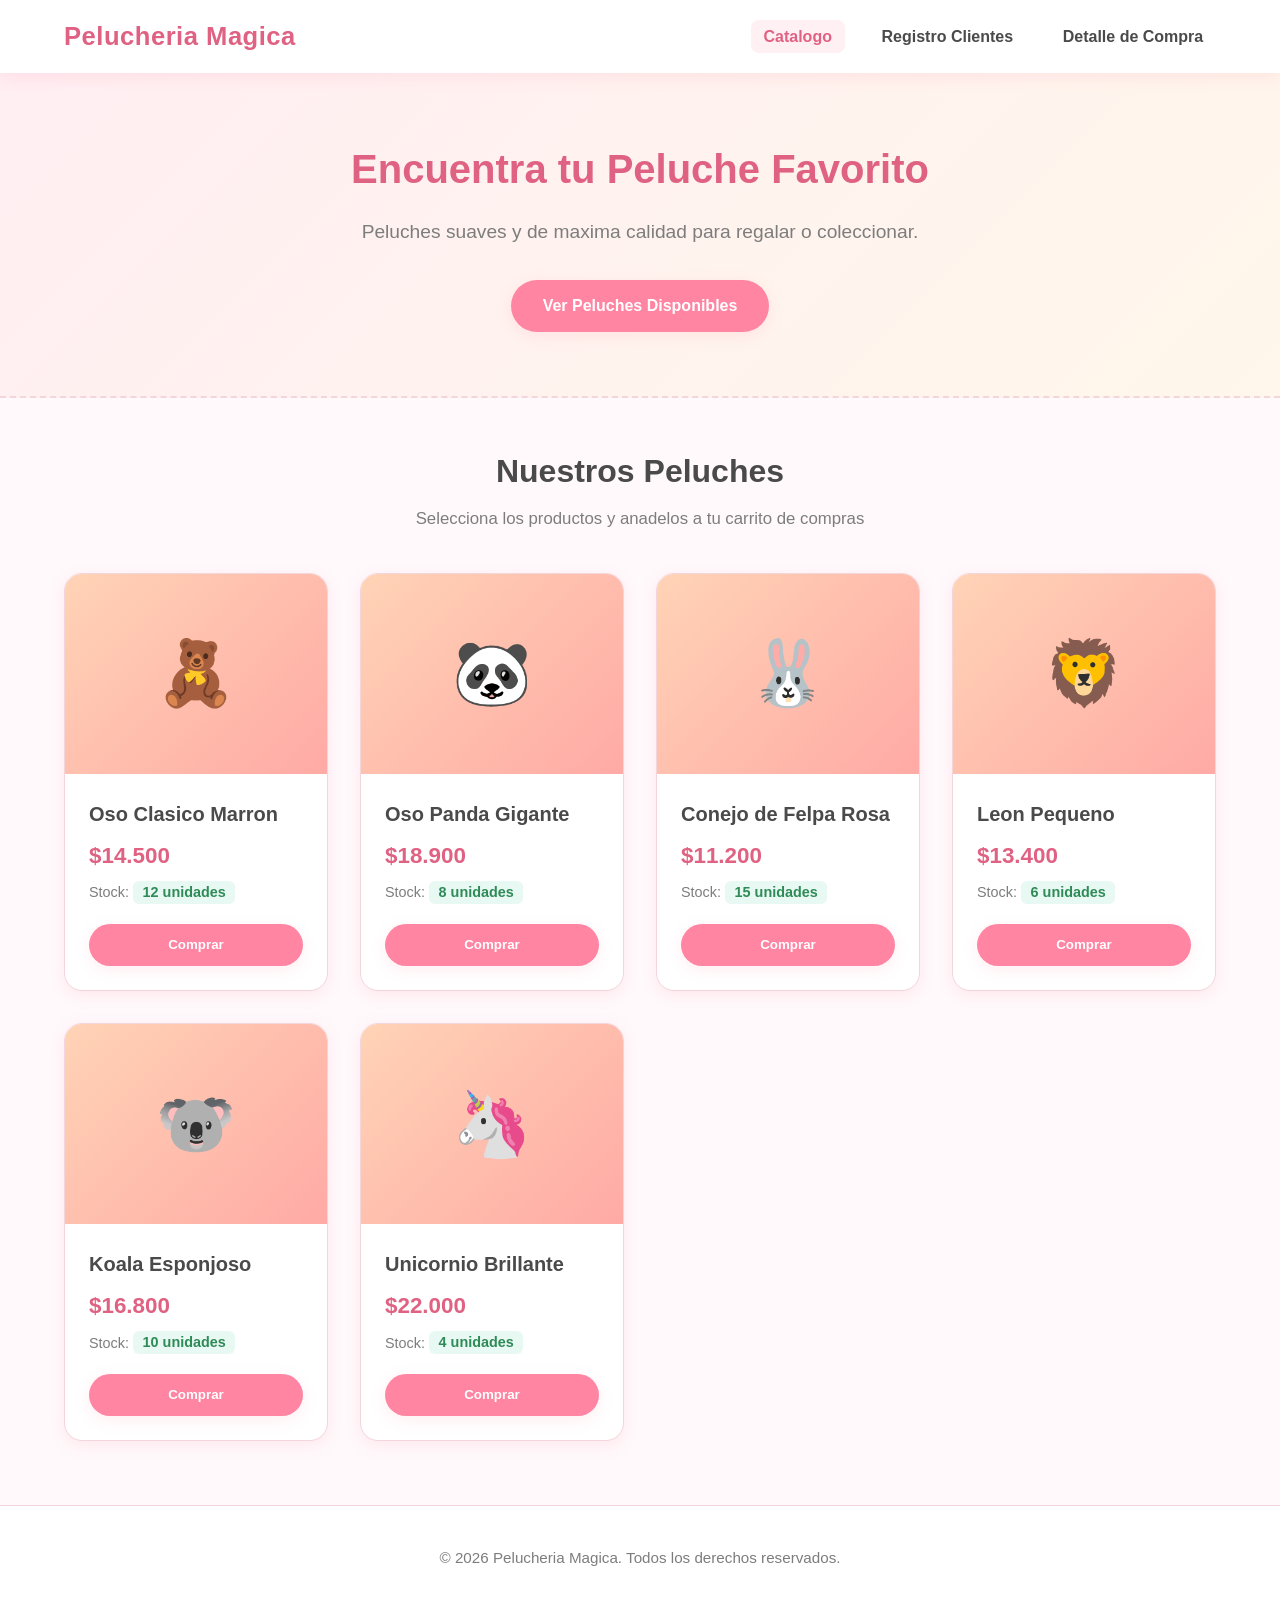
==== src/main/resources/static/html/index.html @ b5cff7d3 "Frontend simple" ====
<!DOCTYPE html>
<html lang="es">
<head>
    <meta charset="UTF-8">
    <meta name="viewport" content="width=device-width, initial-scale=1.0">
    <title>Tienda de Peluches - Inicio</title>
    <link rel="stylesheet" href="../css/styles.css">
</head>
<body>
    <header class="cabecera">
        <div class="contenedor-navegacion">
            <a href="index.html" class="logotipo">Pelucheria Magica</a>
            <nav>
                <ul class="menu-navegacion">
                    <li><a href="index.html" class="enlace-navegacion activo">Catalogo</a></li>
                    <li><a href="clientes.html" class="enlace-navegacion">Registro Clientes</a></li>
                    <li><a href="compras.html" class="enlace-navegacion">Detalle de Compra</a></li>
                </ul>
            </nav>
        </div>
    </header>

    <section class="seccion-hero">
        <div class="contenedor-hero">
            <h1 class="titulo-hero">Encuentra tu Peluche Favorito</h1>
            <p class="subtitulo-hero">Peluches suaves y de maxima calidad para regalar o coleccionar.</p>
            <a href="#catalogo" class="boton-accion">Ver Peluches Disponibles</a>
        </div>
    </section>

    <main class="contenedor-principal" id="catalogo">
        <div class="encabezado-seccion">
            <h2 class="titulo-seccion">Nuestros Peluches</h2>
            <p class="descripcion-seccion">Selecciona los productos y anadelos a tu carrito de compras</p>
        </div>

        <div class="rejilla-productos">
            <article class="tarjeta-producto">
                <div class="caja-imagen-producto">🧸</div>
                <div class="cuerpo-tarjeta">
                    <h3 class="nombre-producto">Oso Clasico Marron</h3>
                    <p class="precio-producto">$14.500</p>
                    <p class="disponibilidad-producto">Stock: <span class="etiqueta-stock">12 unidades</span></p>
                    <button class="boton-accion" type="button">Comprar</button>
                </div>
            </article>

            <article class="tarjeta-producto">
                <div class="caja-imagen-producto">🐼</div>
                <div class="cuerpo-tarjeta">
                    <h3 class="nombre-producto">Oso Panda Gigante</h3>
                    <p class="precio-producto">$18.900</p>
                    <p class="disponibilidad-producto">Stock: <span class="etiqueta-stock">8 unidades</span></p>
                    <button class="boton-accion" type="button">Comprar</button>
                </div>
            </article>

            <article class="tarjeta-producto">
                <div class="caja-imagen-producto">🐰</div>
                <div class="cuerpo-tarjeta">
                    <h3 class="nombre-producto">Conejo de Felpa Rosa</h3>
                    <p class="precio-producto">$11.200</p>
                    <p class="disponibilidad-producto">Stock: <span class="etiqueta-stock">15 unidades</span></p>
                    <button class="boton-accion" type="button">Comprar</button>
                </div>
            </article>

            <article class="tarjeta-producto">
                <div class="caja-imagen-producto">🦁</div>
                <div class="cuerpo-tarjeta">
                    <h3 class="nombre-producto">Leon Pequeno</h3>
                    <p class="precio-producto">$13.400</p>
                    <p class="disponibilidad-producto">Stock: <span class="etiqueta-stock">6 unidades</span></p>
                    <button class="boton-accion" type="button">Comprar</button>
                </div>
            </article>

            <article class="tarjeta-producto">
                <div class="caja-imagen-producto">🐨</div>
                <div class="cuerpo-tarjeta">
                    <h3 class="nombre-producto">Koala Esponjoso</h3>
                    <p class="precio-producto">$16.800</p>
                    <p class="disponibilidad-producto">Stock: <span class="etiqueta-stock">10 unidades</span></p>
                    <button class="boton-accion" type="button">Comprar</button>
                </div>
            </article>

            <article class="tarjeta-producto">
                <div class="caja-imagen-producto">🦄</div>
                <div class="cuerpo-tarjeta">
                    <h3 class="nombre-producto">Unicornio Brillante</h3>
                    <p class="precio-producto">$22.000</p>
                    <p class="disponibilidad-producto">Stock: <span class="etiqueta-stock">4 unidades</span></p>
                    <button class="boton-accion" type="button">Comprar</button>
                </div>
            </article>
        </div>
    </main>

    <footer class="pie-pagina">
        <div class="contenedor-pie">
            <p class="texto-pie">&copy; 2026 Pelucheria Magica. Todos los derechos reservados.</p>
        </div>
    </footer>
</body>
</html>
---- src/main/resources/static/css/styles.css ----
/* ========================================== */
/* Variables y Estilos Generales             */
/* ========================================== */
:root {
    --color-primario: #ff85a2;
    --color-primario-oscuro: #e06282;
    --color-secundario: #ffd3b6;
    --color-fondo: #fff9fb;
    --color-fondo-tarjeta: #ffffff;
    --color-texto: #4a4a4a;
    --color-texto-suave: #7d7d7d;
    --color-borde: #f3d5dc;
    --color-acento: #a8e6cf;
    --sombra-suave: 0 4px 15px rgba(255, 133, 162, 0.15);
    --sombra-elevada: 0 8px 25px rgba(255, 133, 162, 0.25);
    --borde-redondeado: 18px;
    --transicion: all 0.3s ease;
}

* {
    margin: 0;
    padding: 0;
    box-sizing: border-box;
    font-family: 'Segoe UI', Tahoma, Geneva, Verdana, sans-serif;
}

body {
    background-color: var(--color-fondo);
    color: var(--color-texto);
    line-height: 1.6;
}

a {
    text-decoration: none;
    color: inherit;
}

/* ========================================== */
/* Encabezado y Navegacion                    */
/* ========================================== */
.cabecera {
    background-color: #ffffff;
    box-shadow: var(--sombra-suave);
    position: sticky;
    top: 0;
    z-index: 100;
}

.contenedor-navegacion {
    max-width: 1200px;
    margin: 0 auto;
    padding: 1rem 1.5rem;
    display: flex;
    justify-content: space-between;
    align-items: center;
}

.logotipo {
    font-size: 1.6rem;
    font-weight: 800;
    color: var(--color-primario-oscuro);
    letter-spacing: 0.5px;
}

.menu-navegacion {
    display: flex;
    list-style: none;
    gap: 1.5rem;
}

.enlace-navegacion {
    font-weight: 600;
    color: var(--color-texto);
    padding: 0.5rem 0.8rem;
    border-radius: 8px;
    transition: var(--transicion);
}

.enlace-navegacion:hover,
.enlace-navegacion.activo {
    color: var(--color-primario-oscuro);
    background-color: #fff0f3;
}

/* ========================================== */
/* Hero y Presentacion                        */
/* ========================================== */
.seccion-hero {
    background: linear-gradient(135deg, #ffeef2 0%, #fff7eb 100%);
    padding: 4rem 1.5rem;
    text-align: center;
    border-bottom: 2px dashed var(--color-borde);
}

.contenedor-hero {
    max-width: 800px;
    margin: 0 auto;
}

.titulo-hero {
    font-size: 2.5rem;
    color: var(--color-primario-oscuro);
    margin-bottom: 1rem;
}

.subtitulo-hero {
    font-size: 1.2rem;
    color: var(--color-texto-suave);
    margin-bottom: 2rem;
}

.boton-accion {
    display: inline-block;
    background-color: var(--color-primario);
    color: #ffffff;
    padding: 0.85rem 2rem;
    border-radius: 30px;
    font-weight: 700;
    box-shadow: var(--sombra-suave);
    transition: var(--transicion);
    border: none;
    cursor: pointer;
}

.boton-accion:hover {
    background-color: var(--color-primario-oscuro);
    transform: translateY(-2px);
    box-shadow: var(--sombra-elevada);
}

/* ========================================== */
/* Seccion Principal de Contenido             */
/* ========================================== */
.contenedor-principal {
    max-width: 1200px;
    margin: 3rem auto;
    padding: 0 1.5rem;
}

.encabezado-seccion {
    text-align: center;
    margin-bottom: 2.5rem;
}

.titulo-seccion {
    font-size: 2rem;
    color: var(--color-texto);
    margin-bottom: 0.5rem;
}

.descripcion-seccion {
    color: var(--color-texto-suave);
    font-size: 1.05rem;
}

/* ========================================== */
/* Cuadricula de Productos                    */
/* ========================================== */
.rejilla-productos {
    display: grid;
    grid-template-columns: repeat(auto-fill, minmax(260px, 1fr));
    gap: 2rem;
}

.tarjeta-producto {
    background-color: var(--color-fondo-tarjeta);
    border-radius: var(--borde-redondeado);
    box-shadow: var(--sombra-suave);
    overflow: hidden;
    display: flex;
    flex-direction: column;
    transition: var(--transicion);
    border: 1px solid var(--color-borde);
}

.tarjeta-producto:hover {
    transform: translateY(-6px);
    box-shadow: var(--sombra-elevada);
}

.caja-imagen-producto {
    height: 200px;
    background: linear-gradient(135deg, #ffd3b6 0%, #ffaaa5 100%);
    display: flex;
    align-items: center;
    justify-content: center;
    font-size: 4rem;
}

.cuerpo-tarjeta {
    padding: 1.5rem;
    display: flex;
    flex-direction: column;
    flex-grow: 1;
}

.nombre-producto {
    font-size: 1.25rem;
    color: var(--color-texto);
    margin-bottom: 0.5rem;
}

.precio-producto {
    font-size: 1.4rem;
    font-weight: 700;
    color: var(--color-primario-oscuro);
    margin-bottom: 0.5rem;
}

.disponibilidad-producto {
    font-size: 0.9rem;
    color: var(--color-texto-suave);
    margin-bottom: 1.2rem;
}

.etiqueta-stock {
    background-color: #e8f8f2;
    color: #2e8b57;
    padding: 0.2rem 0.6rem;
    border-radius: 6px;
    font-weight: 600;
}

.cuerpo-tarjeta .boton-accion {
    margin-top: auto;
    text-align: center;
}

/* ========================================== */
/* Pie de Pagina                              */
/* ========================================== */
.pie-pagina {
    background-color: #ffffff;
    border-top: 1px solid var(--color-borde);
    padding: 2.5rem 1.5rem;
    text-align: center;
    margin-top: 4rem;
}

.contenedor-pie {
    max-width: 1200px;
    margin: 0 auto;
    display: flex;
    flex-direction: column;
    gap: 1rem;
    align-items: center;
}

.texto-pie {
    color: var(--color-texto-suave);
    font-size: 0.95rem;
}

/* ========================================== */
/* Diseno Adaptativo                          */
/* ========================================== */
@media (max-width: 768px) {
    .contenedor-navegacion {
        flex-direction: column;
        gap: 1rem;
    }

    .menu-navegacion {
        flex-wrap: wrap;
        justify-content: center;
    }

    .titulo-hero {
        font-size: 2rem;
    }
}
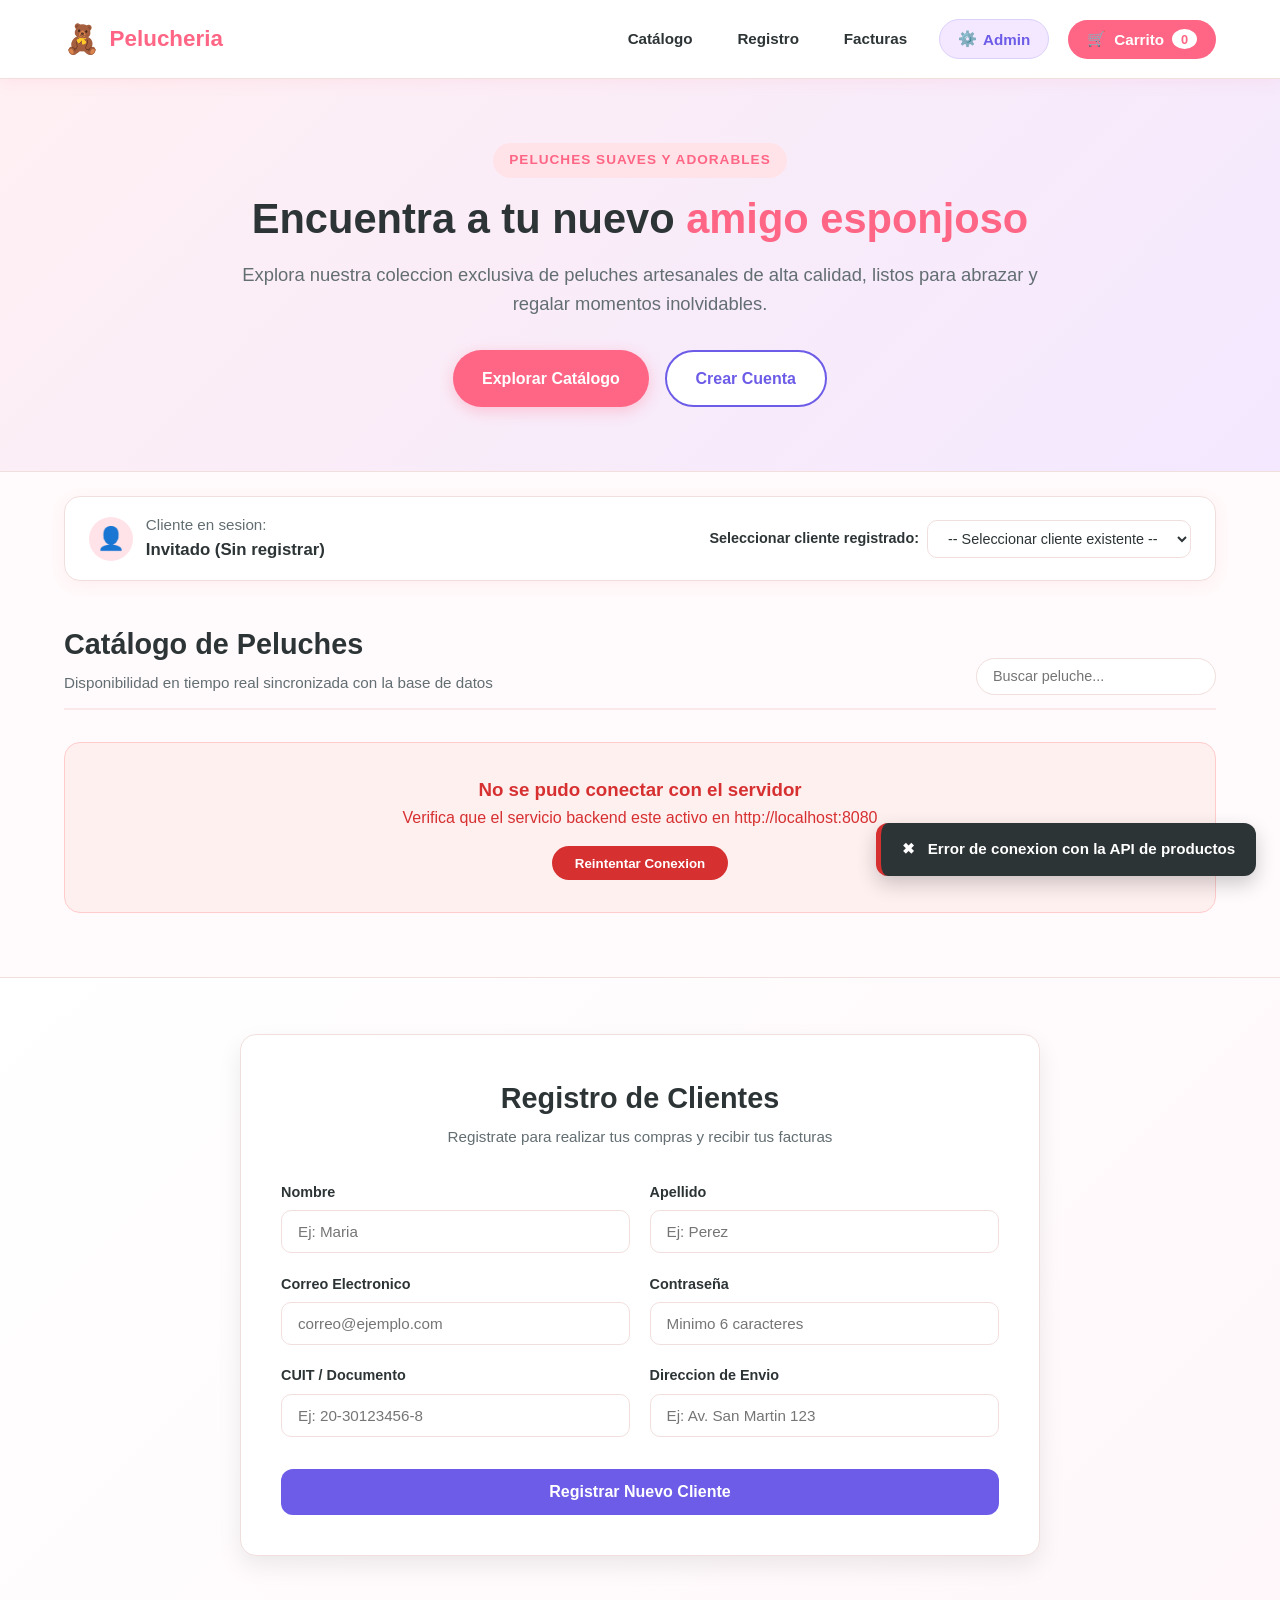
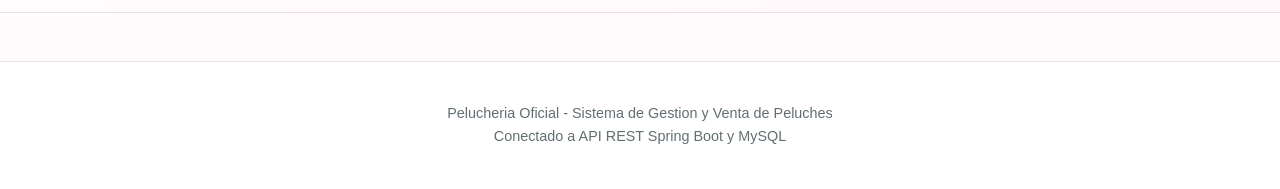
==== commit 27b55060: "Frontend casi pro" ====
--- a/src/main/resources/static/html/index.html
+++ b/src/main/resources/static/html/index.html
@@ -1,106 +1,261 @@
 <!DOCTYPE html>
 <html lang="es">
 <head>
-    <meta charset="UTF-8">
-    <meta name="viewport" content="width=device-width, initial-scale=1.0">
-    <title>Tienda de Peluches - Inicio</title>
-    <link rel="stylesheet" href="../css/styles.css">
+  <meta charset="UTF-8">
+  <meta name="viewport" content="width=device-width, initial-scale=1.0">
+  <title>Tienda de Peluches - Pelucheria Oficial</title>
+  <link rel="stylesheet" href="../css/styles.css">
+  <script src="../js/script.js" defer></script>
 </head>
 <body>
-    <header class="cabecera">
-        <div class="contenedor-navegacion">
-            <a href="index.html" class="logotipo">Pelucheria Magica</a>
-            <nav>
-                <ul class="menu-navegacion">
-                    <li><a href="index.html" class="enlace-navegacion activo">Catalogo</a></li>
-                    <li><a href="clientes.html" class="enlace-navegacion">Registro Clientes</a></li>
-                    <li><a href="compras.html" class="enlace-navegacion">Detalle de Compra</a></li>
-                </ul>
-            </nav>
-        </div>
-    </header>
-
-    <section class="seccion-hero">
-        <div class="contenedor-hero">
-            <h1 class="titulo-hero">Encuentra tu Peluche Favorito</h1>
-            <p class="subtitulo-hero">Peluches suaves y de maxima calidad para regalar o coleccionar.</p>
-            <a href="#catalogo" class="boton-accion">Ver Peluches Disponibles</a>
-        </div>
-    </section>
-
-    <main class="contenedor-principal" id="catalogo">
-        <div class="encabezado-seccion">
-            <h2 class="titulo-seccion">Nuestros Peluches</h2>
-            <p class="descripcion-seccion">Selecciona los productos y anadelos a tu carrito de compras</p>
-        </div>
-
-        <div class="rejilla-productos">
-            <article class="tarjeta-producto">
-                <div class="caja-imagen-producto">🧸</div>
-                <div class="cuerpo-tarjeta">
-                    <h3 class="nombre-producto">Oso Clasico Marron</h3>
-                    <p class="precio-producto">$14.500</p>
-                    <p class="disponibilidad-producto">Stock: <span class="etiqueta-stock">12 unidades</span></p>
-                    <button class="boton-accion" type="button">Comprar</button>
-                </div>
-            </article>
-
-            <article class="tarjeta-producto">
-                <div class="caja-imagen-producto">🐼</div>
-                <div class="cuerpo-tarjeta">
-                    <h3 class="nombre-producto">Oso Panda Gigante</h3>
-                    <p class="precio-producto">$18.900</p>
-                    <p class="disponibilidad-producto">Stock: <span class="etiqueta-stock">8 unidades</span></p>
-                    <button class="boton-accion" type="button">Comprar</button>
-                </div>
-            </article>
-
-            <article class="tarjeta-producto">
-                <div class="caja-imagen-producto">🐰</div>
-                <div class="cuerpo-tarjeta">
-                    <h3 class="nombre-producto">Conejo de Felpa Rosa</h3>
-                    <p class="precio-producto">$11.200</p>
-                    <p class="disponibilidad-producto">Stock: <span class="etiqueta-stock">15 unidades</span></p>
-                    <button class="boton-accion" type="button">Comprar</button>
-                </div>
-            </article>
-
-            <article class="tarjeta-producto">
-                <div class="caja-imagen-producto">🦁</div>
-                <div class="cuerpo-tarjeta">
-                    <h3 class="nombre-producto">Leon Pequeno</h3>
-                    <p class="precio-producto">$13.400</p>
-                    <p class="disponibilidad-producto">Stock: <span class="etiqueta-stock">6 unidades</span></p>
-                    <button class="boton-accion" type="button">Comprar</button>
-                </div>
-            </article>
-
-            <article class="tarjeta-producto">
-                <div class="caja-imagen-producto">🐨</div>
-                <div class="cuerpo-tarjeta">
-                    <h3 class="nombre-producto">Koala Esponjoso</h3>
-                    <p class="precio-producto">$16.800</p>
-                    <p class="disponibilidad-producto">Stock: <span class="etiqueta-stock">10 unidades</span></p>
-                    <button class="boton-accion" type="button">Comprar</button>
-                </div>
-            </article>
-
-            <article class="tarjeta-producto">
-                <div class="caja-imagen-producto">🦄</div>
-                <div class="cuerpo-tarjeta">
-                    <h3 class="nombre-producto">Unicornio Brillante</h3>
-                    <p class="precio-producto">$22.000</p>
-                    <p class="disponibilidad-producto">Stock: <span class="etiqueta-stock">4 unidades</span></p>
-                    <button class="boton-accion" type="button">Comprar</button>
-                </div>
-            </article>
-        </div>
-    </main>
-
-    <footer class="pie-pagina">
-        <div class="contenedor-pie">
-            <p class="texto-pie">&copy; 2026 Pelucheria Magica. Todos los derechos reservados.</p>
-        </div>
-    </footer>
+
+  <header class="barra-navegacion" id="barra-navegacion">
+    <div class="contenedor-navegacion">
+      <a href="#" class="logotipo" id="logotipo">
+        <span class="icono-logo">🧸</span>
+        <span>Pelucheria</span>
+      </a>
+      <ul class="enlaces-navegacion">
+        <li><a href="#seccion-catalogo" class="enlace-navegacion">Catálogo</a></li>
+        <li><a href="#seccion-registro" class="enlace-navegacion">Registro</a></li>
+        <li><a href="#" class="enlace-navegacion" id="boton-ver-facturas">Facturas</a></li>
+        <li>
+          <button class="boton-admin-nav" id="boton-abrir-admin" title="Panel de Administracion">
+            <span>⚙️</span>
+            <span>Admin</span>
+          </button>
+        </li>
+        <li>
+          <button class="boton-carrito-nav" id="boton-abrir-carrito">
+            <span>🛒</span>
+            <span>Carrito</span>
+            <span class="contador-carrito" id="contador-carrito">0</span>
+          </button>
+        </li>
+      </ul>
+    </div>
+  </header>
+
+  <main>
+    <section class="seccion-portada" id="portada-destacada">
+      <div class="contenido-portada">
+        <span class="insignia-portada">Peluches Suaves y Adorables</span>
+        <h1 class="titulo-portada">Encuentra a tu nuevo <span class="titulo-destacado">amigo esponjoso</span></h1>
+        <p class="descripcion-portada">Explora nuestra coleccion exclusiva de peluches artesanales de alta calidad, listos para abrazar y regalar momentos inolvidables.</p>
+        <div class="acciones-portada">
+          <a href="#seccion-catalogo" class="boton-accion-principal">Explorar Catálogo</a>
+          <a href="#seccion-registro" class="boton-accion-secundaria">Crear Cuenta</a>
+        </div>
+      </div>
+    </section>
+
+    <section class="seccion-cliente-activo">
+      <div class="caja-cliente-activo">
+        <div class="info-cliente-actual">
+          <div class="icono-avatar">👤</div>
+          <div>
+            <div class="titulo-cliente-activo">Cliente en sesion:</div>
+            <div class="nombre-cliente-activo" id="etiqueta-cliente-activo">Invitado (Sin registrar)</div>
+          </div>
+        </div>
+        <div class="selector-cliente-contenedor">
+          <label for="selector-cliente" class="etiqueta-formulario">Seleccionar cliente registrado:</label>
+          <select id="selector-cliente" class="selector-cliente">
+            <option value="">-- Cargar cliente existente --</option>
+          </select>
+        </div>
+      </div>
+    </section>
+
+    <section class="seccion-catalogo" id="seccion-catalogo">
+      <div class="cabecera-seccion">
+        <div>
+          <h2 class="titulo-seccion">Catálogo de Peluches</h2>
+          <p class="subtitulo-seccion">Disponibilidad en tiempo real sincronizada con la base de datos</p>
+        </div>
+        <div class="barra-filtros">
+          <input type="text" id="campo-busqueda" class="campo-busqueda" placeholder="Buscar peluche...">
+        </div>
+      </div>
+
+      <div id="estado-carga" class="cargando-contenedor">
+        <div class="spinner-cargando"></div>
+        <p>Cargando catálogo de peluches...</p>
+      </div>
+
+      <div id="mensaje-error-conexion" class="caja-error-conexion" style="display: none;">
+        <h3>No se pudo conectar con el servidor</h3>
+        <p id="texto-error-conexion">Verifica que el servicio backend este activo en http://localhost:8080</p>
+        <button id="boton-reintentar-catalogo" class="boton-reintentar">Reintentar Conexion</button>
+      </div>
+
+      <div class="contenedor-catalogo" id="contenedor-catalogo">
+        <div class="contenedor-productos" id="contenedor-productos"></div>
+      </div>
+    </section>
+
+    <section class="seccion-registro" id="seccion-registro">
+      <div class="contenedor-formulario-registro">
+        <div class="formulario-cabecera">
+          <h2 class="titulo-seccion">Registro de Clientes</h2>
+          <p class="subtitulo-seccion">Registrate para realizar tus compras y recibir tus facturas</p>
+        </div>
+        <form id="formulario-registro" class="formulario-registro">
+          <div class="formulario-grid">
+            <div class="grupo-formulario">
+              <label for="nombre-cliente" class="etiqueta-formulario">Nombre</label>
+              <input type="text" id="nombre-cliente" class="campo-formulario" placeholder="Ej: Maria" required>
+            </div>
+            <div class="grupo-formulario">
+              <label for="apellido-cliente" class="etiqueta-formulario">Apellido</label>
+              <input type="text" id="apellido-cliente" class="campo-formulario" placeholder="Ej: Perez" required>
+            </div>
+            <div class="grupo-formulario">
+              <label for="correo-cliente" class="etiqueta-formulario">Correo Electronico</label>
+              <input type="email" id="correo-cliente" class="campo-formulario" placeholder="correo@ejemplo.com" required>
+            </div>
+            <div class="grupo-formulario">
+              <label for="contrasena-cliente" class="etiqueta-formulario">Contraseña</label>
+              <input type="password" id="contrasena-cliente" class="campo-formulario" placeholder="Minimo 6 caracteres" required>
+            </div>
+            <div class="grupo-formulario">
+              <label for="cuit-cliente" class="etiqueta-formulario">CUIT / Documento</label>
+              <input type="text" id="cuit-cliente" class="campo-formulario" placeholder="Ej: 20-30123456-8" required>
+            </div>
+            <div class="grupo-formulario">
+              <label for="direccion-cliente" class="etiqueta-formulario">Direccion de Envio</label>
+              <input type="text" id="direccion-cliente" class="campo-formulario" placeholder="Ej: Av. San Martin 123" required>
+            </div>
+            <div class="grupo-formulario grupo-formulario-completo">
+              <button type="submit" id="boton-registro" class="boton-registro">Registrar Nuevo Cliente</button>
+            </div>
+          </div>
+        </form>
+      </div>
+    </section>
+  </main>
+
+  <div class="modal-superposicion" id="modal-carrito">
+    <div class="modal-contenedor">
+      <div class="cabecera-modal">
+        <h3 class="titulo-modal">Carrito de Compras</h3>
+        <button class="boton-cerrar-modal" id="boton-cerrar-carrito">&times;</button>
+      </div>
+      <div class="cuerpo-modal">
+        <div id="lista-carrito" class="lista-carrito"></div>
+      </div>
+      <div class="pie-modal-carrito">
+        <div class="resumen-totales-compra">
+          <div class="fila-resumen">
+            <span>Cliente activo:</span>
+            <span id="cliente-resumen-compra">Sin seleccionar</span>
+          </div>
+          <div class="fila-resumen">
+            <span>Subtotal:</span>
+            <span id="subtotal-compra">$0.00</span>
+          </div>
+          <div class="fila-resumen">
+            <span>IVA (21%):</span>
+            <span id="iva-compra">$0.00</span>
+          </div>
+          <div class="fila-resumen fila-total">
+            <span>Total Final:</span>
+            <span id="total-compra" class="monto-total-destacado">$0.00</span>
+          </div>
+        </div>
+        <button id="boton-procesar-compra" class="boton-procesar-compra" disabled>Procesar Orden de Compra</button>
+      </div>
+    </div>
+  </div>
+
+  <div class="modal-superposicion" id="modal-factura">
+    <div class="modal-contenedor">
+      <div class="cabecera-modal">
+        <h3 class="titulo-modal">Comprobante de Factura</h3>
+        <button class="boton-cerrar-modal" id="boton-cerrar-factura">&times;</button>
+      </div>
+      <div class="cuerpo-modal" id="cuerpo-factura">
+        <div class="caja-factura-detalle" id="detalle-factura"></div>
+      </div>
+    </div>
+  </div>
+
+  <div class="modal-superposicion" id="modal-historial">
+    <div class="modal-contenedor">
+      <div class="cabecera-modal">
+        <h3 class="titulo-modal">Historial de Facturas Emitidas</h3>
+        <button class="boton-cerrar-modal" id="boton-cerrar-historial">&times;</button>
+      </div>
+      <div class="cuerpo-modal">
+        <div id="lista-historial" class="lista-carrito"></div>
+      </div>
+    </div>
+  </div>
+
+  <div class="modal-superposicion" id="modal-admin">
+    <div class="modal-contenedor modal-contenedor-ancho">
+      <div class="cabecera-modal">
+        <div>
+          <h3 class="titulo-modal">Panel de Administracion - Inventario</h3>
+          <p class="subtitulo-seccion">Renueva el stock de cada peluche o incorpora nuevos modelos a MySQL</p>
+        </div>
+        <button class="boton-cerrar-modal" id="boton-cerrar-admin">&times;</button>
+      </div>
+      <div class="cuerpo-modal">
+        <div class="barra-acciones-admin">
+          <input type="text" id="campo-busqueda-admin" class="campo-busqueda" placeholder="Buscar en inventario...">
+          <button id="boton-reabastecer-todo" class="boton-accion-secundaria">Reabastecer Todo (+10 uds)</button>
+          <button id="boton-alternar-nuevo-peluche" class="boton-accion-principal">+ Nuevo Peluche</button>
+        </div>
+
+        <div id="caja-nuevo-peluche" class="caja-formulario-admin" style="display: none;">
+          <h4 style="margin-bottom: 0.8rem; font-size: 1.05rem;">Registrar Nuevo Peluche en Catalogo</h4>
+          <form id="formulario-nuevo-peluche" class="formulario-grid">
+            <div class="grupo-formulario">
+              <label for="nombre-nuevo-peluche" class="etiqueta-formulario">Nombre del Peluche</label>
+              <input type="text" id="nombre-nuevo-peluche" class="campo-formulario" placeholder="Ej: Oso Polar Esponjoso" required>
+            </div>
+            <div class="grupo-formulario">
+              <label for="precio-nuevo-peluche" class="etiqueta-formulario">Precio ($)</label>
+              <input type="number" id="precio-nuevo-peluche" class="campo-formulario" step="0.01" min="1" placeholder="Ej: 19500" required>
+            </div>
+            <div class="grupo-formulario">
+              <label for="stock-nuevo-peluche" class="etiqueta-formulario">Stock Inicial</label>
+              <input type="number" id="stock-nuevo-peluche" class="campo-formulario" min="1" placeholder="Ej: 20" required>
+            </div>
+            <div class="grupo-formulario" style="justify-content: flex-end;">
+              <button type="submit" id="boton-guardar-nuevo-peluche" class="boton-registro" style="margin-top: 0;">Guardar en Base de Datos</button>
+            </div>
+          </form>
+        </div>
+
+        <div class="contenedor-tabla-admin">
+          <table class="tabla-admin">
+            <thead>
+              <tr>
+                <th>ID</th>
+                <th>Peluche</th>
+                <th>Precio</th>
+                <th>Stock Actual</th>
+                <th>Modificar Unidades</th>
+                <th>Accion</th>
+              </tr>
+            </thead>
+            <tbody id="cuerpo-tabla-admin"></tbody>
+          </table>
+        </div>
+      </div>
+    </div>
+  </div>
+
+  <div id="contenedor-notificaciones" class="contenedor-notificaciones"></div>
+
+  <footer class="pie-pagina" id="pie-pagina">
+    <div class="contenido-pie-pagina">
+      <p>Pelucheria Oficial - Sistema de Gestion y Venta de Peluches</p>
+      <p>Conectado a API REST Spring Boot y MySQL</p>
+    </div>
+  </footer>
+
 </body>
 </html>
--- a/src/main/resources/static/css/styles.css
+++ b/src/main/resources/static/css/styles.css
@@ -1,271 +1,1062 @@
-/* ========================================== */
-/* Variables y Estilos Generales             */
-/* ========================================== */
+/* Variables y estilos base */
 :root {
-    --color-primario: #ff85a2;
-    --color-primario-oscuro: #e06282;
-    --color-secundario: #ffd3b6;
-    --color-fondo: #fff9fb;
-    --color-fondo-tarjeta: #ffffff;
-    --color-texto: #4a4a4a;
-    --color-texto-suave: #7d7d7d;
-    --color-borde: #f3d5dc;
-    --color-acento: #a8e6cf;
-    --sombra-suave: 0 4px 15px rgba(255, 133, 162, 0.15);
-    --sombra-elevada: 0 8px 25px rgba(255, 133, 162, 0.25);
-    --borde-redondeado: 18px;
-    --transicion: all 0.3s ease;
+  --color-primario: #ff6584;
+  --color-primario-oscuro: #e04b6b;
+  --color-secundario: #6c5ce7;
+  --color-fondo: #fffafb;
+  --color-superficie: #ffffff;
+  --color-texto: #2d3436;
+  --color-texto-suave: #636e72;
+  --color-borde: #f1dfde;
+  --color-exito: #00b894;
+  --color-alerta: #fdcb6e;
+  --color-peligro: #d63031;
+  --sombra-suave: 0 4px 15px rgba(255, 101, 132, 0.08);
+  --sombra-elevada: 0 10px 25px rgba(0, 0, 0, 0.08);
+  --borde-radio: 16px;
+  --transicion-rapida: all 0.25s ease;
 }
 
 * {
-    margin: 0;
-    padding: 0;
-    box-sizing: border-box;
-    font-family: 'Segoe UI', Tahoma, Geneva, Verdana, sans-serif;
+  box-sizing: border-box;
+  margin: 0;
+  padding: 0;
+  font-family: 'Segoe UI', Roboto, Helvetica, Arial, sans-serif;
 }
 
 body {
-    background-color: var(--color-fondo);
-    color: var(--color-texto);
-    line-height: 1.6;
-}
-
-a {
-    text-decoration: none;
-    color: inherit;
-}
-
-/* ========================================== */
-/* Encabezado y Navegacion                    */
-/* ========================================== */
-.cabecera {
-    background-color: #ffffff;
-    box-shadow: var(--sombra-suave);
-    position: sticky;
-    top: 0;
-    z-index: 100;
+  background-color: var(--color-fondo);
+  color: var(--color-texto);
+  line-height: 1.6;
+  min-height: 100vh;
+  display: flex;
+  flex-direction: column;
+}
+
+/* Barra de navegacion */
+.barra-navegacion {
+  background: var(--color-superficie);
+  box-shadow: var(--sombra-suave);
+  position: sticky;
+  top: 0;
+  z-index: 100;
+  border-bottom: 1px solid var(--color-borde);
 }
 
 .contenedor-navegacion {
-    max-width: 1200px;
-    margin: 0 auto;
-    padding: 1rem 1.5rem;
-    display: flex;
-    justify-content: space-between;
-    align-items: center;
+  max-width: 1200px;
+  margin: 0 auto;
+  padding: 1rem 1.5rem;
+  display: flex;
+  align-items: center;
+  justify-content: space-between;
 }
 
 .logotipo {
-    font-size: 1.6rem;
-    font-weight: 800;
-    color: var(--color-primario-oscuro);
-    letter-spacing: 0.5px;
-}
-
-.menu-navegacion {
-    display: flex;
-    list-style: none;
-    gap: 1.5rem;
+  display: flex;
+  align-items: center;
+  gap: 0.6rem;
+  font-size: 1.4rem;
+  font-weight: 700;
+  color: var(--color-primario);
+  text-decoration: none;
+}
+
+.icono-logo {
+  font-size: 1.8rem;
+}
+
+.enlaces-navegacion {
+  display: flex;
+  align-items: center;
+  gap: 1.2rem;
+  list-style: none;
 }
 
 .enlace-navegacion {
-    font-weight: 600;
-    color: var(--color-texto);
-    padding: 0.5rem 0.8rem;
-    border-radius: 8px;
-    transition: var(--transicion);
-}
-
-.enlace-navegacion:hover,
-.enlace-navegacion.activo {
-    color: var(--color-primario-oscuro);
-    background-color: #fff0f3;
-}
-
-/* ========================================== */
-/* Hero y Presentacion                        */
-/* ========================================== */
-.seccion-hero {
-    background: linear-gradient(135deg, #ffeef2 0%, #fff7eb 100%);
-    padding: 4rem 1.5rem;
-    text-align: center;
-    border-bottom: 2px dashed var(--color-borde);
-}
-
-.contenedor-hero {
-    max-width: 800px;
-    margin: 0 auto;
-}
-
-.titulo-hero {
-    font-size: 2.5rem;
-    color: var(--color-primario-oscuro);
-    margin-bottom: 1rem;
-}
-
-.subtitulo-hero {
-    font-size: 1.2rem;
-    color: var(--color-texto-suave);
-    margin-bottom: 2rem;
-}
-
-.boton-accion {
-    display: inline-block;
-    background-color: var(--color-primario);
-    color: #ffffff;
-    padding: 0.85rem 2rem;
-    border-radius: 30px;
-    font-weight: 700;
-    box-shadow: var(--sombra-suave);
-    transition: var(--transicion);
-    border: none;
-    cursor: pointer;
-}
-
-.boton-accion:hover {
-    background-color: var(--color-primario-oscuro);
-    transform: translateY(-2px);
-    box-shadow: var(--sombra-elevada);
-}
-
-/* ========================================== */
-/* Seccion Principal de Contenido             */
-/* ========================================== */
-.contenedor-principal {
-    max-width: 1200px;
-    margin: 3rem auto;
-    padding: 0 1.5rem;
-}
-
-.encabezado-seccion {
-    text-align: center;
-    margin-bottom: 2.5rem;
+  text-decoration: none;
+  color: var(--color-texto);
+  font-weight: 600;
+  font-size: 0.95rem;
+  transition: var(--transicion-rapida);
+  padding: 0.5rem 0.8rem;
+  border-radius: 8px;
+}
+
+.enlace-navegacion:hover {
+  color: var(--color-primario);
+  background: #fff0f3;
+}
+
+.boton-carrito-nav {
+  position: relative;
+  background: var(--color-primario);
+  color: #ffffff;
+  border: none;
+  border-radius: 30px;
+  padding: 0.6rem 1.2rem;
+  font-size: 0.95rem;
+  font-weight: 600;
+  cursor: pointer;
+  display: flex;
+  align-items: center;
+  gap: 0.5rem;
+  transition: var(--transicion-rapida);
+}
+
+.boton-carrito-nav:hover {
+  background: var(--color-primario-oscuro);
+  transform: translateY(-2px);
+  box-shadow: 0 4px 12px rgba(255, 101, 132, 0.3);
+}
+
+.contador-carrito {
+  background: #ffffff;
+  color: var(--color-primario);
+  border-radius: 50%;
+  padding: 0.15rem 0.55rem;
+  font-size: 0.8rem;
+  font-weight: 800;
+}
+
+/* Portada destacada */
+.seccion-portada {
+  background: linear-gradient(135deg, #fff0f3 0%, #f3e8ff 100%);
+  padding: 4rem 1.5rem;
+  text-align: center;
+  border-bottom: 1px solid var(--color-borde);
+}
+
+.contenido-portada {
+  max-width: 800px;
+  margin: 0 auto;
+}
+
+.insignia-portada {
+  display: inline-block;
+  background: #ffe3e8;
+  color: var(--color-primario);
+  padding: 0.4rem 1rem;
+  border-radius: 20px;
+  font-size: 0.85rem;
+  font-weight: 700;
+  text-transform: uppercase;
+  letter-spacing: 1px;
+  margin-bottom: 1rem;
+}
+
+.titulo-portada {
+  font-size: 2.6rem;
+  color: var(--color-texto);
+  line-height: 1.2;
+  margin-bottom: 1rem;
+}
+
+.titulo-destacado {
+  color: var(--color-primario);
+}
+
+.descripcion-portada {
+  font-size: 1.15rem;
+  color: var(--color-texto-suave);
+  margin-bottom: 2rem;
+}
+
+.acciones-portada {
+  display: flex;
+  justify-content: center;
+  gap: 1rem;
+  flex-wrap: wrap;
+}
+
+.boton-accion-principal {
+  background: var(--color-primario);
+  color: #ffffff;
+  padding: 0.85rem 1.8rem;
+  border-radius: 30px;
+  text-decoration: none;
+  font-weight: 700;
+  font-size: 1rem;
+  transition: var(--transicion-rapida);
+  box-shadow: 0 4px 15px rgba(255, 101, 132, 0.3);
+  display: inline-flex;
+  align-items: center;
+  gap: 0.5rem;
+  border: none;
+  cursor: pointer;
+}
+
+.boton-accion-principal:hover {
+  background: var(--color-primario-oscuro);
+  transform: translateY(-2px);
+}
+
+.boton-accion-secundaria {
+  background: var(--color-superficie);
+  color: var(--color-secundario);
+  border: 2px solid var(--color-secundario);
+  padding: 0.85rem 1.8rem;
+  border-radius: 30px;
+  text-decoration: none;
+  font-weight: 700;
+  font-size: 1rem;
+  transition: var(--transicion-rapida);
+  display: inline-flex;
+  align-items: center;
+  gap: 0.5rem;
+  cursor: pointer;
+}
+
+.boton-accion-secundaria:hover {
+  background: #f3e8ff;
+  transform: translateY(-2px);
+}
+
+/* Seccion de cliente activo */
+.seccion-cliente-activo {
+  max-width: 1200px;
+  margin: 1.5rem auto 0;
+  padding: 0 1.5rem;
+}
+
+.caja-cliente-activo {
+  background: var(--color-superficie);
+  border: 1px solid var(--color-borde);
+  border-radius: var(--borde-radio);
+  padding: 1rem 1.5rem;
+  display: flex;
+  align-items: center;
+  justify-content: space-between;
+  flex-wrap: wrap;
+  gap: 1rem;
+  box-shadow: var(--sombra-suave);
+}
+
+.info-cliente-actual {
+  display: flex;
+  align-items: center;
+  gap: 0.8rem;
+}
+
+.icono-avatar {
+  background: #ffe3e8;
+  color: var(--color-primario);
+  width: 44px;
+  height: 44px;
+  border-radius: 50%;
+  display: flex;
+  align-items: center;
+  justify-content: center;
+  font-size: 1.4rem;
+}
+
+.titulo-cliente-activo {
+  font-size: 0.95rem;
+  color: var(--color-texto-suave);
+}
+
+.nombre-cliente-activo {
+  font-weight: 700;
+  color: var(--color-texto);
+  font-size: 1.05rem;
+}
+
+.selector-cliente-contenedor {
+  display: flex;
+  align-items: center;
+  gap: 0.5rem;
+}
+
+.selector-cliente {
+  padding: 0.55rem 1rem;
+  border-radius: 10px;
+  border: 1px solid var(--color-borde);
+  background: #ffffff;
+  color: var(--color-texto);
+  font-size: 0.9rem;
+  outline: none;
+  cursor: pointer;
+}
+
+.selector-cliente:focus {
+  border-color: var(--color-primario);
+}
+
+/* Catalogo de productos */
+.seccion-catalogo {
+  max-width: 1200px;
+  margin: 2.5rem auto;
+  padding: 0 1.5rem;
+  flex: 1;
+}
+
+.cabecera-seccion {
+  display: flex;
+  justify-content: space-between;
+  align-items: flex-end;
+  flex-wrap: wrap;
+  gap: 1rem;
+  margin-bottom: 2rem;
+  padding-bottom: 0.8rem;
+  border-bottom: 2px solid #fae8eb;
 }
 
 .titulo-seccion {
+  font-size: 1.8rem;
+  color: var(--color-texto);
+  position: relative;
+}
+
+.subtitulo-seccion {
+  color: var(--color-texto-suave);
+  font-size: 0.95rem;
+  margin-top: 0.2rem;
+}
+
+.barra-filtros {
+  display: flex;
+  align-items: center;
+  gap: 0.8rem;
+}
+
+.campo-busqueda {
+  padding: 0.6rem 1rem;
+  border-radius: 20px;
+  border: 1px solid var(--color-borde);
+  font-size: 0.9rem;
+  outline: none;
+  width: 240px;
+  transition: var(--transicion-rapida);
+}
+
+.campo-busqueda:focus {
+  border-color: var(--color-primario);
+  box-shadow: 0 0 0 3px rgba(255, 101, 132, 0.15);
+}
+
+.contenedor-productos {
+  display: grid;
+  grid-template-columns: repeat(auto-fill, minmax(260px, 1fr));
+  gap: 1.8rem;
+}
+
+.tarjeta-producto {
+  background: var(--color-superficie);
+  border-radius: var(--borde-radio);
+  border: 1px solid var(--color-borde);
+  overflow: hidden;
+  box-shadow: var(--sombra-suave);
+  transition: var(--transicion-rapida);
+  display: flex;
+  flex-direction: column;
+}
+
+.tarjeta-producto:hover {
+  transform: translateY(-5px);
+  box-shadow: var(--sombra-elevada);
+  border-color: #ffd0d8;
+}
+
+.contenedor-imagen-tarjeta {
+  background: linear-gradient(135deg, #fff5f7 0%, #f6f0ff 100%);
+  height: 180px;
+  display: flex;
+  align-items: center;
+  justify-content: center;
+  position: relative;
+  font-size: 5rem;
+  user-select: none;
+}
+
+.insignia-stock {
+  position: absolute;
+  top: 12px;
+  right: 12px;
+  padding: 0.3rem 0.7rem;
+  border-radius: 20px;
+  font-size: 0.75rem;
+  font-weight: 700;
+  letter-spacing: 0.5px;
+}
+
+.stock-disponible {
+  background: rgba(0, 184, 148, 0.15);
+  color: #00876c;
+}
+
+.stock-agotado {
+  background: rgba(214, 48, 49, 0.15);
+  color: var(--color-peligro);
+}
+
+.cuerpo-tarjeta {
+  padding: 1.4rem;
+  display: flex;
+  flex-direction: column;
+  flex: 1;
+}
+
+.titulo-producto {
+  font-size: 1.15rem;
+  font-weight: 700;
+  color: var(--color-texto);
+  margin-bottom: 0.5rem;
+}
+
+.informacion-stock {
+  font-size: 0.85rem;
+  color: var(--color-texto-suave);
+  margin-bottom: 1rem;
+}
+
+.pie-tarjeta {
+  margin-top: auto;
+  display: flex;
+  align-items: center;
+  justify-content: space-between;
+  gap: 0.8rem;
+  padding-top: 0.8rem;
+  border-top: 1px dashed var(--color-borde);
+}
+
+.precio-producto {
+  font-size: 1.3rem;
+  font-weight: 800;
+  color: var(--color-primario);
+}
+
+.boton-aniadir {
+  background: var(--color-primario);
+  color: #ffffff;
+  border: none;
+  padding: 0.6rem 1.1rem;
+  border-radius: 12px;
+  font-weight: 700;
+  font-size: 0.9rem;
+  cursor: pointer;
+  transition: var(--transicion-rapida);
+  display: inline-flex;
+  align-items: center;
+  gap: 0.4rem;
+}
+
+.boton-aniadir:hover:not(:disabled) {
+  background: var(--color-primario-oscuro);
+  transform: scale(1.03);
+}
+
+.boton-aniadir:disabled {
+  background: #dfe6e9;
+  color: #b2bec3;
+  cursor: not-allowed;
+}
+
+/* Formulario de registro */
+.seccion-registro {
+  background: linear-gradient(135deg, #ffffff 0%, #fff7f9 100%);
+  border-top: 1px solid var(--color-borde);
+  border-bottom: 1px solid var(--color-borde);
+  padding: 3.5rem 1.5rem;
+}
+
+.contenedor-formulario-registro {
+  max-width: 800px;
+  margin: 0 auto;
+  background: var(--color-superficie);
+  padding: 2.5rem;
+  border-radius: var(--borde-radio);
+  border: 1px solid var(--color-borde);
+  box-shadow: var(--sombra-elevada);
+}
+
+.formulario-cabecera {
+  text-align: center;
+  margin-bottom: 2rem;
+}
+
+.formulario-grid {
+  display: grid;
+  grid-template-columns: repeat(2, 1fr);
+  gap: 1.2rem;
+}
+
+.grupo-formulario {
+  display: flex;
+  flex-direction: column;
+  gap: 0.4rem;
+}
+
+.grupo-formulario-completo {
+  grid-column: 1 / -1;
+}
+
+.etiqueta-formulario {
+  font-size: 0.9rem;
+  font-weight: 600;
+  color: var(--color-texto);
+}
+
+.campo-formulario {
+  padding: 0.75rem 1rem;
+  border-radius: 10px;
+  border: 1px solid var(--color-borde);
+  font-size: 0.95rem;
+  outline: none;
+  transition: var(--transicion-rapida);
+}
+
+.campo-formulario:focus {
+  border-color: var(--color-primario);
+  box-shadow: 0 0 0 3px rgba(255, 101, 132, 0.15);
+}
+
+.boton-registro {
+  background: var(--color-secundario);
+  color: #ffffff;
+  border: none;
+  padding: 0.9rem 1.5rem;
+  border-radius: 12px;
+  font-size: 1rem;
+  font-weight: 700;
+  cursor: pointer;
+  transition: var(--transicion-rapida);
+  width: 100%;
+  margin-top: 0.8rem;
+}
+
+.boton-registro:hover {
+  background: #5644d8;
+  transform: translateY(-2px);
+  box-shadow: 0 4px 12px rgba(108, 92, 231, 0.3);
+}
+
+/* Modales */
+.modal-superposicion {
+  position: fixed;
+  top: 0;
+  left: 0;
+  width: 100vw;
+  height: 100vh;
+  background: rgba(45, 52, 54, 0.5);
+  backdrop-filter: blur(4px);
+  display: flex;
+  align-items: center;
+  justify-content: center;
+  z-index: 200;
+  opacity: 0;
+  visibility: hidden;
+  transition: var(--transicion-rapida);
+  padding: 1rem;
+}
+
+.modal-superposicion.activo {
+  opacity: 1;
+  visibility: visible;
+}
+
+.modal-contenedor {
+  background: var(--color-superficie);
+  border-radius: var(--borde-radio);
+  width: 100%;
+  max-width: 620px;
+  max-height: 90vh;
+  display: flex;
+  flex-direction: column;
+  box-shadow: 0 20px 40px rgba(0, 0, 0, 0.2);
+  transform: translateY(20px);
+  transition: var(--transicion-rapida);
+  overflow: hidden;
+}
+
+.modal-superposicion.activo .modal-contenedor {
+  transform: translateY(0);
+}
+
+.cabecera-modal {
+  padding: 1.2rem 1.5rem;
+  border-bottom: 1px solid var(--color-borde);
+  display: flex;
+  align-items: center;
+  justify-content: space-between;
+}
+
+.titulo-modal {
+  font-size: 1.3rem;
+  font-weight: 700;
+  color: var(--color-texto);
+}
+
+.boton-cerrar-modal {
+  background: #f1f2f6;
+  border: none;
+  width: 34px;
+  height: 34px;
+  border-radius: 50%;
+  font-size: 1.2rem;
+  color: var(--color-texto-suave);
+  cursor: pointer;
+  display: flex;
+  align-items: center;
+  justify-content: center;
+  transition: var(--transicion-rapida);
+}
+
+.boton-cerrar-modal:hover {
+  background: #dfe4ea;
+  color: var(--color-texto);
+}
+
+.cuerpo-modal {
+  padding: 1.5rem;
+  overflow-y: auto;
+  flex: 1;
+}
+
+/* Carrito de compras */
+.lista-carrito {
+  display: flex;
+  flex-direction: column;
+  gap: 1rem;
+}
+
+.elemento-carrito {
+  display: flex;
+  align-items: center;
+  justify-content: space-between;
+  gap: 1rem;
+  padding: 0.8rem 1rem;
+  background: #fff8f9;
+  border: 1px solid var(--color-borde);
+  border-radius: 12px;
+}
+
+.info-elemento-carrito {
+  flex: 1;
+}
+
+.nombre-elemento-carrito {
+  font-weight: 700;
+  color: var(--color-texto);
+}
+
+.precio-unitario-carrito {
+  font-size: 0.85rem;
+  color: var(--color-texto-suave);
+}
+
+.controles-cantidad-carrito {
+  display: flex;
+  align-items: center;
+  gap: 0.5rem;
+}
+
+.boton-cantidad {
+  background: var(--color-superficie);
+  border: 1px solid var(--color-borde);
+  width: 28px;
+  height: 28px;
+  border-radius: 6px;
+  font-weight: 700;
+  cursor: pointer;
+  transition: var(--transicion-rapida);
+}
+
+.boton-cantidad:hover {
+  background: #ffe3e8;
+  color: var(--color-primario);
+}
+
+.numero-cantidad {
+  font-weight: 700;
+  min-width: 24px;
+  text-align: center;
+}
+
+.subtotal-elemento-carrito {
+  font-weight: 700;
+  color: var(--color-primario);
+  min-width: 90px;
+  text-align: right;
+}
+
+.boton-eliminar-elemento {
+  background: transparent;
+  border: none;
+  color: var(--color-peligro);
+  font-size: 1.2rem;
+  cursor: pointer;
+  padding: 0.2rem;
+  transition: var(--transicion-rapida);
+}
+
+.boton-eliminar-elemento:hover {
+  transform: scale(1.15);
+}
+
+.carrito-vacio-mensaje {
+  text-align: center;
+  padding: 2.5rem 1rem;
+  color: var(--color-texto-suave);
+}
+
+.icono-carrito-vacio {
+  font-size: 3.5rem;
+  margin-bottom: 0.8rem;
+  display: block;
+}
+
+.pie-modal-carrito {
+  padding: 1.2rem 1.5rem;
+  border-top: 1px solid var(--color-borde);
+  background: #fffdfd;
+}
+
+.resumen-totales-compra {
+  display: flex;
+  flex-direction: column;
+  gap: 0.4rem;
+  margin-bottom: 1.2rem;
+}
+
+.fila-resumen {
+  display: flex;
+  justify-content: space-between;
+  font-size: 0.95rem;
+  color: var(--color-texto-suave);
+}
+
+.fila-total {
+  font-size: 1.25rem;
+  font-weight: 800;
+  color: var(--color-texto);
+  padding-top: 0.4rem;
+  border-top: 1px dashed var(--color-borde);
+}
+
+.monto-total-destacado {
+  color: var(--color-primario);
+}
+
+.boton-procesar-compra {
+  background: var(--color-primario);
+  color: #ffffff;
+  border: none;
+  width: 100%;
+  padding: 0.95rem;
+  border-radius: 12px;
+  font-size: 1.05rem;
+  font-weight: 700;
+  cursor: pointer;
+  transition: var(--transicion-rapida);
+}
+
+.boton-procesar-compra:hover:not(:disabled) {
+  background: var(--color-primario-oscuro);
+  transform: translateY(-2px);
+  box-shadow: 0 4px 15px rgba(255, 101, 132, 0.3);
+}
+
+.boton-procesar-compra:disabled {
+  background: #dfe6e9;
+  cursor: not-allowed;
+}
+
+/* Modal de Factura y Comprobante */
+.caja-factura-detalle {
+  background: #fffdf9;
+  border: 2px dashed #fcd34d;
+  border-radius: 12px;
+  padding: 1.5rem;
+}
+
+.cabecera-factura {
+  text-align: center;
+  border-bottom: 1px solid #fde68a;
+  padding-bottom: 1rem;
+  margin-bottom: 1rem;
+}
+
+.items-factura-lista {
+  margin: 1rem 0;
+  border-bottom: 1px solid #fde68a;
+  padding-bottom: 1rem;
+}
+
+.item-factura-fila {
+  display: flex;
+  justify-content: space-between;
+  font-size: 0.9rem;
+  margin-bottom: 0.4rem;
+}
+
+/* Estados de carga y error */
+.cargando-contenedor {
+  text-align: center;
+  padding: 3rem 1rem;
+  color: var(--color-texto-suave);
+}
+
+.spinner-cargando {
+  width: 44px;
+  height: 44px;
+  border: 4px solid #ffe3e8;
+  border-top-color: var(--color-primario);
+  border-radius: 50%;
+  animation: girar 0.8s linear infinite;
+  margin: 0 auto 1rem;
+}
+
+@keyframes girar {
+  to {
+    transform: rotate(360deg);
+  }
+}
+
+.caja-error-conexion {
+  background: #fff0f0;
+  border: 1px solid #ffcccc;
+  border-radius: var(--borde-radio);
+  padding: 2rem;
+  text-align: center;
+  color: var(--color-peligro);
+  margin: 1.5rem 0;
+}
+
+.boton-reintentar {
+  background: var(--color-peligro);
+  color: #ffffff;
+  border: none;
+  padding: 0.6rem 1.4rem;
+  border-radius: 20px;
+  font-weight: 600;
+  margin-top: 1rem;
+  cursor: pointer;
+  transition: var(--transicion-rapida);
+}
+
+.boton-reintentar:hover {
+  background: #b52223;
+}
+
+/* Notificaciones flotantes */
+.contenedor-notificaciones {
+  position: fixed;
+  bottom: 24px;
+  right: 24px;
+  z-index: 300;
+  display: flex;
+  flex-direction: column;
+  gap: 0.6rem;
+}
+
+.notificacion-toast {
+  background: var(--color-texto);
+  color: #ffffff;
+  padding: 0.9rem 1.3rem;
+  border-radius: 12px;
+  font-size: 0.95rem;
+  font-weight: 600;
+  box-shadow: 0 8px 20px rgba(0, 0, 0, 0.2);
+  display: flex;
+  align-items: center;
+  gap: 0.8rem;
+  animation: deslizar-arriba 0.3s ease;
+  min-width: 280px;
+}
+
+.notificacion-exito {
+  border-left: 5px solid var(--color-exito);
+}
+
+.notificacion-error {
+  border-left: 5px solid var(--color-peligro);
+}
+
+.notificacion-alerta {
+  border-left: 5px solid var(--color-alerta);
+}
+
+@keyframes deslizar-arriba {
+  from {
+    transform: translateY(20px);
+    opacity: 0;
+  }
+  to {
+    transform: translateY(0);
+    opacity: 1;
+  }
+}
+
+/* Pie de pagina */
+.pie-pagina {
+  background: var(--color-superficie);
+  border-top: 1px solid var(--color-borde);
+  padding: 2.5rem 1.5rem;
+  margin-top: 3rem;
+  text-align: center;
+}
+
+.contenido-pie-pagina {
+  max-width: 1200px;
+  margin: 0 auto;
+  color: var(--color-texto-suave);
+  font-size: 0.9rem;
+}
+
+/* Modo administrador */
+.boton-admin-nav {
+  background: #f3e8ff;
+  color: var(--color-secundario);
+  border: 1px solid #dcd1f9;
+  border-radius: 30px;
+  padding: 0.6rem 1.1rem;
+  font-size: 0.95rem;
+  font-weight: 600;
+  cursor: pointer;
+  display: flex;
+  align-items: center;
+  gap: 0.4rem;
+  transition: var(--transicion-rapida);
+}
+
+.boton-admin-nav:hover {
+  background: var(--color-secundario);
+  color: #ffffff;
+  transform: translateY(-2px);
+  box-shadow: 0 4px 12px rgba(108, 92, 231, 0.25);
+}
+
+.modal-contenedor-ancho {
+  max-width: 920px;
+}
+
+.barra-acciones-admin {
+  display: flex;
+  align-items: center;
+  justify-content: space-between;
+  flex-wrap: wrap;
+  gap: 0.8rem;
+  margin-bottom: 1.5rem;
+  background: #faf8fd;
+  padding: 1rem;
+  border-radius: 12px;
+  border: 1px solid var(--color-borde);
+}
+
+.caja-formulario-admin {
+  background: #ffffff;
+  border: 2px dashed #dcd1f9;
+  border-radius: 12px;
+  padding: 1.5rem;
+  margin-bottom: 1.5rem;
+}
+
+.contenedor-tabla-admin {
+  overflow-x: auto;
+  border: 1px solid var(--color-borde);
+  border-radius: 12px;
+  background: #ffffff;
+}
+
+.tabla-admin {
+  width: 100%;
+  border-collapse: collapse;
+  text-align: left;
+  font-size: 0.95rem;
+}
+
+.tabla-admin th {
+  background: #f8f6fc;
+  padding: 0.9rem 1rem;
+  font-weight: 700;
+  color: var(--color-texto);
+  border-bottom: 2px solid var(--color-borde);
+}
+
+.tabla-admin td {
+  padding: 0.8rem 1rem;
+  border-bottom: 1px solid var(--color-borde);
+  vertical-align: middle;
+}
+
+.tabla-admin tr:hover {
+  background: #fffafb;
+}
+
+.controles-ajuste-stock {
+  display: flex;
+  align-items: center;
+  gap: 0.4rem;
+}
+
+.campo-stock-admin {
+  width: 75px;
+  padding: 0.45rem;
+  border-radius: 8px;
+  border: 1px solid var(--color-borde);
+  text-align: center;
+  font-weight: 700;
+  font-size: 0.95rem;
+  outline: none;
+}
+
+.campo-stock-admin:focus {
+  border-color: var(--color-primario);
+}
+
+.boton-stock-ajuste {
+  background: #f1f2f6;
+  border: 1px solid var(--color-borde);
+  padding: 0.35rem 0.6rem;
+  border-radius: 6px;
+  font-weight: 700;
+  font-size: 0.85rem;
+  cursor: pointer;
+  transition: var(--transicion-rapida);
+}
+
+.boton-stock-ajuste:hover {
+  background: #e4e7eb;
+}
+
+.boton-guardar-stock {
+  background: var(--color-exito);
+  color: #ffffff;
+  border: none;
+  padding: 0.5rem 1rem;
+  border-radius: 8px;
+  font-weight: 700;
+  font-size: 0.85rem;
+  cursor: pointer;
+  transition: var(--transicion-rapida);
+}
+
+.boton-guardar-stock:hover {
+  background: #00997b;
+  transform: scale(1.04);
+}
+
+/* Diseno responsivo */
+@media (max-width: 768px) {
+  .titulo-portada {
     font-size: 2rem;
-    color: var(--color-texto);
-    margin-bottom: 0.5rem;
-}
-
-.descripcion-seccion {
-    color: var(--color-texto-suave);
-    font-size: 1.05rem;
-}
-
-/* ========================================== */
-/* Cuadricula de Productos                    */
-/* ========================================== */
-.rejilla-productos {
-    display: grid;
-    grid-template-columns: repeat(auto-fill, minmax(260px, 1fr));
-    gap: 2rem;
-}
-
-.tarjeta-producto {
-    background-color: var(--color-fondo-tarjeta);
-    border-radius: var(--borde-redondeado);
-    box-shadow: var(--sombra-suave);
-    overflow: hidden;
-    display: flex;
+  }
+
+  .formulario-grid {
+    grid-template-columns: 1fr;
+  }
+
+  .caja-cliente-activo {
     flex-direction: column;
-    transition: var(--transicion);
-    border: 1px solid var(--color-borde);
-}
-
-.tarjeta-producto:hover {
-    transform: translateY(-6px);
-    box-shadow: var(--sombra-elevada);
-}
-
-.caja-imagen-producto {
-    height: 200px;
-    background: linear-gradient(135deg, #ffd3b6 0%, #ffaaa5 100%);
-    display: flex;
-    align-items: center;
-    justify-content: center;
-    font-size: 4rem;
-}
-
-.cuerpo-tarjeta {
-    padding: 1.5rem;
-    display: flex;
+    align-items: stretch;
+  }
+
+  .cabecera-seccion {
     flex-direction: column;
-    flex-grow: 1;
-}
-
-.nombre-producto {
-    font-size: 1.25rem;
-    color: var(--color-texto);
-    margin-bottom: 0.5rem;
-}
-
-.precio-producto {
-    font-size: 1.4rem;
-    font-weight: 700;
-    color: var(--color-primario-oscuro);
-    margin-bottom: 0.5rem;
-}
-
-.disponibilidad-producto {
-    font-size: 0.9rem;
-    color: var(--color-texto-suave);
-    margin-bottom: 1.2rem;
-}
-
-.etiqueta-stock {
-    background-color: #e8f8f2;
-    color: #2e8b57;
-    padding: 0.2rem 0.6rem;
-    border-radius: 6px;
-    font-weight: 600;
-}
-
-.cuerpo-tarjeta .boton-accion {
-    margin-top: auto;
-    text-align: center;
-}
-
-/* ========================================== */
-/* Pie de Pagina                              */
-/* ========================================== */
-.pie-pagina {
-    background-color: #ffffff;
-    border-top: 1px solid var(--color-borde);
-    padding: 2.5rem 1.5rem;
-    text-align: center;
-    margin-top: 4rem;
-}
-
-.contenedor-pie {
-    max-width: 1200px;
-    margin: 0 auto;
-    display: flex;
-    flex-direction: column;
-    gap: 1rem;
-    align-items: center;
-}
-
-.texto-pie {
-    color: var(--color-texto-suave);
-    font-size: 0.95rem;
-}
-
-/* ========================================== */
-/* Diseno Adaptativo                          */
-/* ========================================== */
-@media (max-width: 768px) {
-    .contenedor-navegacion {
-        flex-direction: column;
-        gap: 1rem;
-    }
-
-    .menu-navegacion {
-        flex-wrap: wrap;
-        justify-content: center;
-    }
-
-    .titulo-hero {
-        font-size: 2rem;
-    }
-}
+    align-items: stretch;
+  }
+
+  .campo-busqueda {
+    width: 100%;
+  }
+}
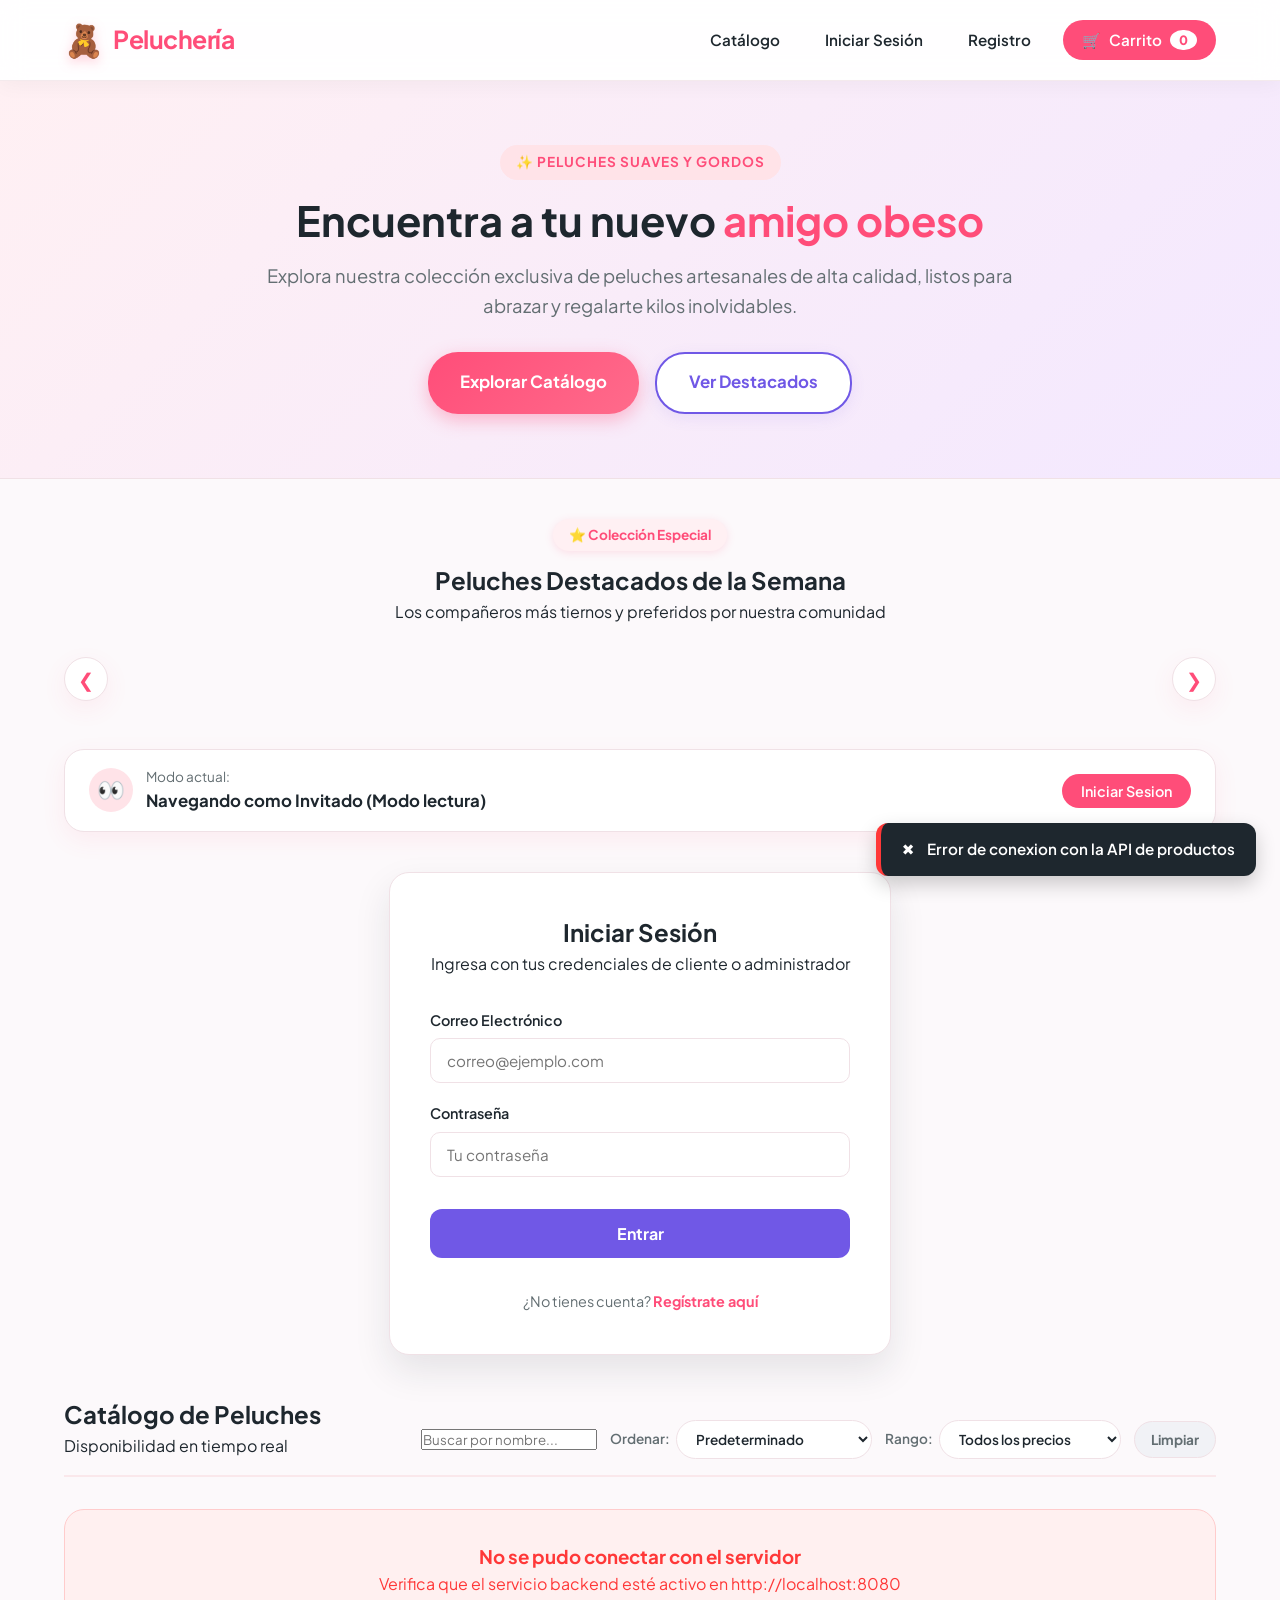
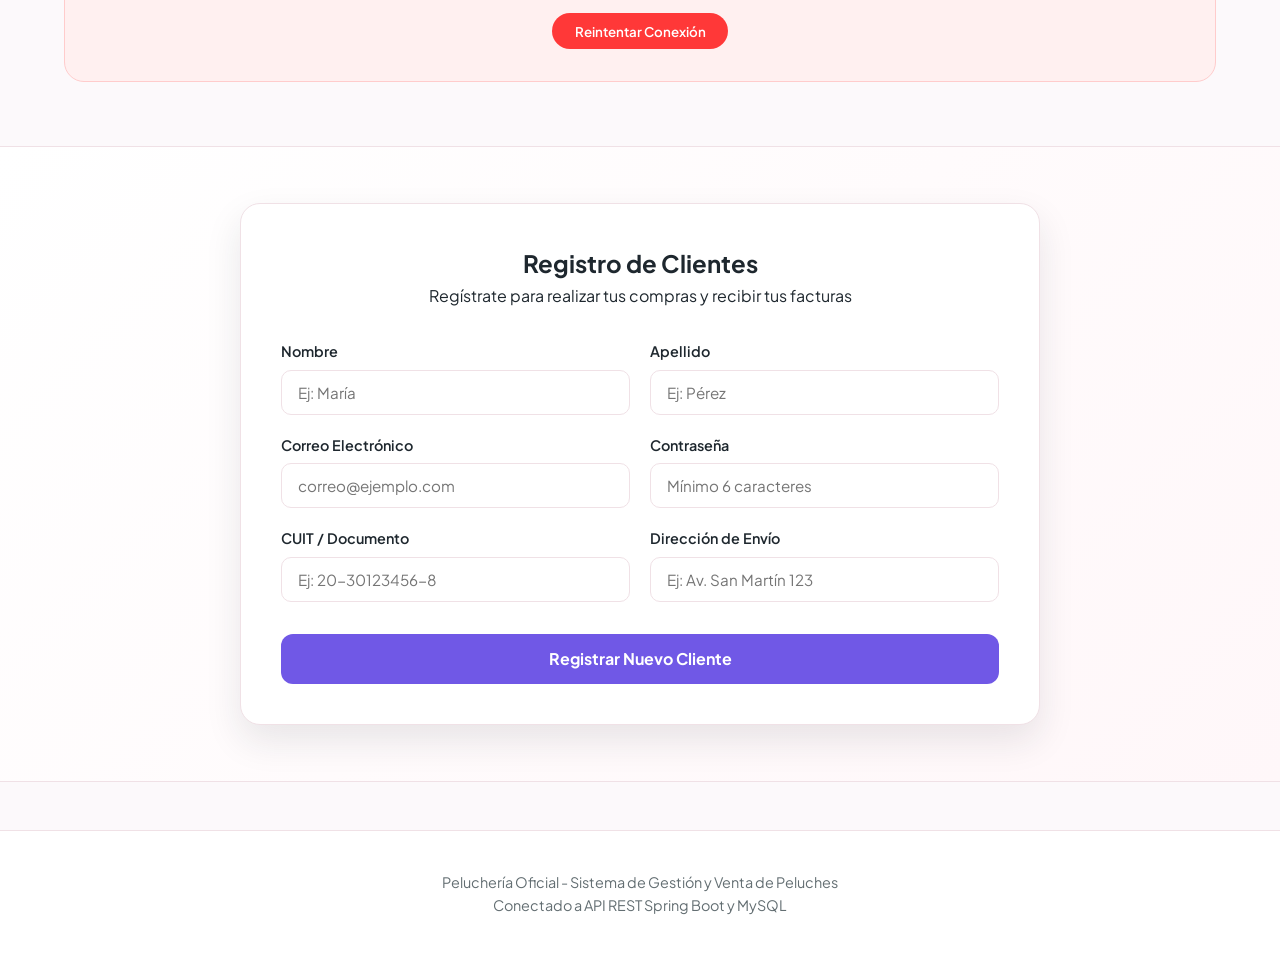
==== commit 4d2ad7c2: "Frontend 99% accuracy" ====
--- a/src/main/resources/static/html/index.html
+++ b/src/main/resources/static/html/index.html
@@ -3,7 +3,10 @@
 <head>
   <meta charset="UTF-8">
   <meta name="viewport" content="width=device-width, initial-scale=1.0">
-  <title>Tienda de Peluches - Pelucheria Oficial</title>
+  <title>Tienda de Peluches - Peluchería Oficial</title>
+  <link rel="preconnect" href="https://fonts.googleapis.com">
+  <link rel="preconnect" href="https://fonts.gstatic.com" crossorigin>
+  <link href="https://fonts.googleapis.com/css2?family=Plus+Jakarta+Sans:wght@400;500;600;700;800&family=Quicksand:wght@600;700&display=swap" rel="stylesheet">
   <link rel="stylesheet" href="../css/styles.css">
   <script src="../js/script.js" defer></script>
 </head>
@@ -13,25 +16,26 @@
     <div class="contenedor-navegacion">
       <a href="#" class="logotipo" id="logotipo">
         <span class="icono-logo">🧸</span>
-        <span>Pelucheria</span>
+        <span>Peluchería</span>
       </a>
-      <ul class="enlaces-navegacion">
-        <li><a href="#seccion-catalogo" class="enlace-navegacion">Catálogo</a></li>
-        <li><a href="#seccion-registro" class="enlace-navegacion">Registro</a></li>
-        <li><a href="#" class="enlace-navegacion" id="boton-ver-facturas">Facturas</a></li>
-        <li>
-          <button class="boton-admin-nav" id="boton-abrir-admin" title="Panel de Administracion">
-            <span>⚙️</span>
-            <span>Admin</span>
-          </button>
-        </li>
-        <li>
+      <ul class="enlaces-navegacion" id="enlaces-navegacion">
+        <li id="nav-item-catalogo"><a href="#seccion-catalogo" class="enlace-navegacion">Catálogo</a></li>
+        <li id="nav-item-login"><a href="#seccion-autenticacion" class="enlace-navegacion">Iniciar Sesión</a></li>
+        <li id="nav-item-registro"><a href="#seccion-registro" class="enlace-navegacion">Registro</a></li>
+        <li id="nav-item-facturas"><a href="#" class="enlace-navegacion" id="boton-ver-facturas">Mis Facturas</a></li>
+        <li id="nav-item-carrito">
           <button class="boton-carrito-nav" id="boton-abrir-carrito">
             <span>🛒</span>
             <span>Carrito</span>
             <span class="contador-carrito" id="contador-carrito">0</span>
           </button>
         </li>
+        <li id="nav-item-usuario" style="display: none;">
+          <div class="caja-usuario-nav">
+            <span class="etiqueta-usuario-nav" id="texto-usuario-nav">Usuario</span>
+            <button class="boton-cerrar-sesion-nav" id="boton-cerrar-sesion" title="Cerrar Sesión">Salir</button>
+          </div>
+        </li>
       </ul>
     </div>
   </header>
@@ -39,31 +43,71 @@
   <main>
     <section class="seccion-portada" id="portada-destacada">
       <div class="contenido-portada">
-        <span class="insignia-portada">Peluches Suaves y Adorables</span>
-        <h1 class="titulo-portada">Encuentra a tu nuevo <span class="titulo-destacado">amigo esponjoso</span></h1>
-        <p class="descripcion-portada">Explora nuestra coleccion exclusiva de peluches artesanales de alta calidad, listos para abrazar y regalar momentos inolvidables.</p>
+        <span class="insignia-portada">✨ Peluches Suaves y Gordos</span>
+        <h1 class="titulo-portada">Encuentra a tu nuevo <span class="titulo-destacado">amigo obeso</span></h1>
+        <p class="descripcion-portada">Explora nuestra colección exclusiva de peluches artesanales de alta calidad, listos para abrazar y regalarte kilos inolvidables.</p>
         <div class="acciones-portada">
           <a href="#seccion-catalogo" class="boton-accion-principal">Explorar Catálogo</a>
-          <a href="#seccion-registro" class="boton-accion-secundaria">Crear Cuenta</a>
-        </div>
-      </div>
-    </section>
-
-    <section class="seccion-cliente-activo">
-      <div class="caja-cliente-activo">
-        <div class="info-cliente-actual">
-          <div class="icono-avatar">👤</div>
+          <a href="#seccion-carrusel" class="boton-accion-secundaria">Ver Destacados</a>
+        </div>
+      </div>
+    </section>
+
+    <section class="seccion-carrusel" id="seccion-carrusel">
+      <div class="contenedor-carrusel-encabezado">
+        <span class="insignia-destacados">⭐ Colección Especial</span>
+        <h2 class="titulo-seccion">Peluches Destacados de la Semana</h2>
+        <p class="subtitulo-seccion">Los compañeros más tiernos y preferidos por nuestra comunidad</p>
+      </div>
+
+      <div class="caja-carrusel-contenedor">
+        <button class="boton-control-carrusel boton-anterior" id="boton-carrusel-anterior" aria-label="Anterior">❮</button>
+        
+        <div class="pista-carrusel-envoltorio">
+          <div class="pista-carrusel" id="pista-carrusel"></div>
+        </div>
+
+        <button class="boton-control-carrusel boton-siguiente" id="boton-carrusel-siguiente" aria-label="Siguiente">❯</button>
+      </div>
+
+      <div class="indicadores-carrusel" id="indicadores-carrusel"></div>
+    </section>
+
+    <section class="seccion-barra-estado" id="seccion-barra-estado">
+      <div class="caja-barra-estado">
+        <div class="info-estado-sesion">
+          <div class="icono-avatar" id="avatar-sesion">👤</div>
           <div>
-            <div class="titulo-cliente-activo">Cliente en sesion:</div>
-            <div class="nombre-cliente-activo" id="etiqueta-cliente-activo">Invitado (Sin registrar)</div>
-          </div>
-        </div>
-        <div class="selector-cliente-contenedor">
-          <label for="selector-cliente" class="etiqueta-formulario">Seleccionar cliente registrado:</label>
-          <select id="selector-cliente" class="selector-cliente">
-            <option value="">-- Cargar cliente existente --</option>
-          </select>
-        </div>
+            <div class="titulo-estado-sesion">Modo actual:</div>
+            <div class="nombre-estado-sesion" id="etiqueta-sesion-activa">Navegando como Invitado (Modo lectura)</div>
+          </div>
+        </div>
+        <div class="acciones-barra-estado" id="acciones-barra-estado">
+          <a href="#seccion-autenticacion" class="boton-accion-estado" id="boton-ir-login">Iniciar Sesión</a>
+        </div>
+      </div>
+    </section>
+
+    <section class="seccion-autenticacion" id="seccion-autenticacion">
+      <div class="contenedor-formulario-login">
+        <div class="formulario-cabecera">
+          <h2 class="titulo-seccion">Iniciar Sesión</h2>
+          <p class="subtitulo-seccion">Ingresa con tus credenciales de cliente o administrador</p>
+        </div>
+        <form id="formulario-login" class="formulario-login">
+          <div class="grupo-formulario">
+            <label for="correo-login" class="etiqueta-formulario">Correo Electrónico</label>
+            <input type="email" id="correo-login" class="campo-formulario" placeholder="correo@ejemplo.com" required>
+          </div>
+          <div class="grupo-formulario">
+            <label for="contrasena-login" class="etiqueta-formulario">Contraseña</label>
+            <input type="password" id="contrasena-login" class="campo-formulario" placeholder="Tu contraseña" required>
+          </div>
+          <button type="submit" id="boton-iniciar-sesion" class="boton-registro">Entrar</button>
+          <div class="pie-formulario-login">
+            <span>¿No tienes cuenta? <a href="#seccion-registro">Regístrate aquí</a></span>
+          </div>
+        </form>
       </div>
     </section>
 
@@ -71,10 +115,31 @@
       <div class="cabecera-seccion">
         <div>
           <h2 class="titulo-seccion">Catálogo de Peluches</h2>
-          <p class="subtitulo-seccion">Disponibilidad en tiempo real sincronizada con la base de datos</p>
-        </div>
-        <div class="barra-filtros">
-          <input type="text" id="campo-busqueda" class="campo-busqueda" placeholder="Buscar peluche...">
+          <p class="subtitulo-seccion">Disponibilidad en tiempo real</p>
+        </div>
+        <div class="barra-filtros-avanzada">
+          <input type="text" id="campo-busqueda" class="campo-busqueda" placeholder="Buscar por nombre...">
+          
+          <div class="filtro-orden-grupo">
+            <label for="selector-orden-precio" class="etiqueta-filtro-precio">Ordenar:</label>
+            <select id="selector-orden-precio" class="selector-filtro">
+              <option value="defecto">Predeterminado</option>
+              <option value="menor-mayor">Precio: Menor a Mayor</option>
+              <option value="mayor-menor">Precio: Mayor a Menor</option>
+            </select>
+          </div>
+
+          <div class="filtro-rango-grupo">
+            <label for="selector-rango-precio" class="etiqueta-filtro-precio">Rango:</label>
+            <select id="selector-rango-precio" class="selector-filtro">
+              <option value="todos">Todos los precios</option>
+              <option value="0-15000">Hasta $15.000</option>
+              <option value="15000-20000">$15.000 a $20.000</option>
+              <option value="20000-mas">Más de $20.000</option>
+            </select>
+          </div>
+
+          <button id="boton-limpiar-filtros" class="boton-limpiar-filtros" title="Restablecer filtros">Limpiar</button>
         </div>
       </div>
 
@@ -85,8 +150,8 @@
 
       <div id="mensaje-error-conexion" class="caja-error-conexion" style="display: none;">
         <h3>No se pudo conectar con el servidor</h3>
-        <p id="texto-error-conexion">Verifica que el servicio backend este activo en http://localhost:8080</p>
-        <button id="boton-reintentar-catalogo" class="boton-reintentar">Reintentar Conexion</button>
+        <p id="texto-error-conexion">Verifica que el servicio backend esté activo en http://localhost:8080</p>
+        <button id="boton-reintentar-catalogo" class="boton-reintentar">Reintentar Conexión</button>
       </div>
 
       <div class="contenedor-catalogo" id="contenedor-catalogo">
@@ -98,33 +163,33 @@
       <div class="contenedor-formulario-registro">
         <div class="formulario-cabecera">
           <h2 class="titulo-seccion">Registro de Clientes</h2>
-          <p class="subtitulo-seccion">Registrate para realizar tus compras y recibir tus facturas</p>
+          <p class="subtitulo-seccion">Regístrate para realizar tus compras y recibir tus facturas</p>
         </div>
         <form id="formulario-registro" class="formulario-registro">
           <div class="formulario-grid">
             <div class="grupo-formulario">
               <label for="nombre-cliente" class="etiqueta-formulario">Nombre</label>
-              <input type="text" id="nombre-cliente" class="campo-formulario" placeholder="Ej: Maria" required>
+              <input type="text" id="nombre-cliente" class="campo-formulario" placeholder="Ej: María" required>
             </div>
             <div class="grupo-formulario">
               <label for="apellido-cliente" class="etiqueta-formulario">Apellido</label>
-              <input type="text" id="apellido-cliente" class="campo-formulario" placeholder="Ej: Perez" required>
-            </div>
-            <div class="grupo-formulario">
-              <label for="correo-cliente" class="etiqueta-formulario">Correo Electronico</label>
+              <input type="text" id="apellido-cliente" class="campo-formulario" placeholder="Ej: Pérez" required>
+            </div>
+            <div class="grupo-formulario">
+              <label for="correo-cliente" class="etiqueta-formulario">Correo Electrónico</label>
               <input type="email" id="correo-cliente" class="campo-formulario" placeholder="correo@ejemplo.com" required>
             </div>
             <div class="grupo-formulario">
               <label for="contrasena-cliente" class="etiqueta-formulario">Contraseña</label>
-              <input type="password" id="contrasena-cliente" class="campo-formulario" placeholder="Minimo 6 caracteres" required>
+              <input type="password" id="contrasena-cliente" class="campo-formulario" placeholder="Mínimo 6 caracteres" required>
             </div>
             <div class="grupo-formulario">
               <label for="cuit-cliente" class="etiqueta-formulario">CUIT / Documento</label>
               <input type="text" id="cuit-cliente" class="campo-formulario" placeholder="Ej: 20-30123456-8" required>
             </div>
             <div class="grupo-formulario">
-              <label for="direccion-cliente" class="etiqueta-formulario">Direccion de Envio</label>
-              <input type="text" id="direccion-cliente" class="campo-formulario" placeholder="Ej: Av. San Martin 123" required>
+              <label for="direccion-cliente" class="etiqueta-formulario">Dirección de Envío</label>
+              <input type="text" id="direccion-cliente" class="campo-formulario" placeholder="Ej: Av. San Martín 123" required>
             </div>
             <div class="grupo-formulario grupo-formulario-completo">
               <button type="submit" id="boton-registro" class="boton-registro">Registrar Nuevo Cliente</button>
@@ -133,75 +198,55 @@
         </form>
       </div>
     </section>
-  </main>
-
-  <div class="modal-superposicion" id="modal-carrito">
-    <div class="modal-contenedor">
-      <div class="cabecera-modal">
-        <h3 class="titulo-modal">Carrito de Compras</h3>
-        <button class="boton-cerrar-modal" id="boton-cerrar-carrito">&times;</button>
-      </div>
-      <div class="cuerpo-modal">
-        <div id="lista-carrito" class="lista-carrito"></div>
-      </div>
-      <div class="pie-modal-carrito">
-        <div class="resumen-totales-compra">
-          <div class="fila-resumen">
-            <span>Cliente activo:</span>
-            <span id="cliente-resumen-compra">Sin seleccionar</span>
-          </div>
-          <div class="fila-resumen">
-            <span>Subtotal:</span>
-            <span id="subtotal-compra">$0.00</span>
-          </div>
-          <div class="fila-resumen">
-            <span>IVA (21%):</span>
-            <span id="iva-compra">$0.00</span>
-          </div>
-          <div class="fila-resumen fila-total">
-            <span>Total Final:</span>
-            <span id="total-compra" class="monto-total-destacado">$0.00</span>
-          </div>
-        </div>
-        <button id="boton-procesar-compra" class="boton-procesar-compra" disabled>Procesar Orden de Compra</button>
-      </div>
-    </div>
-  </div>
-
-  <div class="modal-superposicion" id="modal-factura">
-    <div class="modal-contenedor">
-      <div class="cabecera-modal">
-        <h3 class="titulo-modal">Comprobante de Factura</h3>
-        <button class="boton-cerrar-modal" id="boton-cerrar-factura">&times;</button>
-      </div>
-      <div class="cuerpo-modal" id="cuerpo-factura">
-        <div class="caja-factura-detalle" id="detalle-factura"></div>
-      </div>
-    </div>
-  </div>
-
-  <div class="modal-superposicion" id="modal-historial">
-    <div class="modal-contenedor">
-      <div class="cabecera-modal">
-        <h3 class="titulo-modal">Historial de Facturas Emitidas</h3>
-        <button class="boton-cerrar-modal" id="boton-cerrar-historial">&times;</button>
-      </div>
-      <div class="cuerpo-modal">
-        <div id="lista-historial" class="lista-carrito"></div>
-      </div>
-    </div>
-  </div>
-
-  <div class="modal-superposicion" id="modal-admin">
-    <div class="modal-contenedor modal-contenedor-ancho">
-      <div class="cabecera-modal">
+
+    <section class="seccion-panel-admin" id="seccion-panel-admin" style="display: none;">
+      <div class="cabecera-seccion-admin">
         <div>
-          <h3 class="titulo-modal">Panel de Administracion - Inventario</h3>
-          <p class="subtitulo-seccion">Renueva el stock de cada peluche o incorpora nuevos modelos a MySQL</p>
-        </div>
-        <button class="boton-cerrar-modal" id="boton-cerrar-admin">&times;</button>
-      </div>
-      <div class="cuerpo-modal">
+          <h2 class="titulo-seccion">Panel de Administración Oficial</h2>
+          <p class="subtitulo-seccion">Gestión exclusiva de catálogo, stock en MySQL e historial de facturas. Si no sos admin rajá.</p>
+        </div>
+      </div>
+
+      <div class="tarjetas-resumen-admin">
+        <div class="tarjeta-metrica-admin">
+          <span class="icono-metrica">🧸</span>
+          <div>
+            <div class="valor-metrica" id="metrica-total-peluches">0</div>
+            <div class="subtitulo-metrica">Modelos en Catálogo</div>
+          </div>
+        </div>
+        <div class="tarjeta-metrica-admin">
+          <span class="icono-metrica">📦</span>
+          <div>
+            <div class="valor-metrica" id="metrica-total-stock">0</div>
+            <div class="subtitulo-metrica">Unidades en Depósito</div>
+          </div>
+        </div>
+        <div class="tarjeta-metrica-admin">
+          <span class="icono-metrica">🧾</span>
+          <div>
+            <div class="valor-metrica" id="metrica-total-facturas">0</div>
+            <div class="subtitulo-metrica">Facturas Emitidas</div>
+          </div>
+        </div>
+      </div>
+
+      <div class="caja-gestion-facturas-admin">
+        <div class="cabecera-bloque-admin">
+          <h3>Historial Global de Facturas</h3>
+          <p>Consulta todas las transacciones del sistema o limpia el historial de facturación</p>
+        </div>
+        <div class="acciones-facturas-admin">
+          <button id="boton-admin-ver-facturas" class="boton-accion-secundaria">Consultar Facturas</button>
+          <button id="boton-admin-limpiar-facturas" class="boton-peligro-admin">Limpiar Historial de Facturas</button>
+        </div>
+      </div>
+
+      <div class="caja-gestion-inventario-admin">
+        <div class="cabecera-bloque-admin">
+          <h3>Control de Stock e Inventario</h3>
+          <p>Ajusta el inventario de peluches o incorpora nuevos modelos a la tienda</p>
+        </div>
         <div class="barra-acciones-admin">
           <input type="text" id="campo-busqueda-admin" class="campo-busqueda" placeholder="Buscar en inventario...">
           <button id="boton-reabastecer-todo" class="boton-accion-secundaria">Reabastecer Todo (+10 uds)</button>
@@ -209,7 +254,7 @@
         </div>
 
         <div id="caja-nuevo-peluche" class="caja-formulario-admin" style="display: none;">
-          <h4 style="margin-bottom: 0.8rem; font-size: 1.05rem;">Registrar Nuevo Peluche en Catalogo</h4>
+          <h4 style="margin-bottom: 0.8rem; font-size: 1.05rem;">Registrar Nuevo Peluche en Catálogo</h4>
           <form id="formulario-nuevo-peluche" class="formulario-grid">
             <div class="grupo-formulario">
               <label for="nombre-nuevo-peluche" class="etiqueta-formulario">Nombre del Peluche</label>
@@ -238,13 +283,73 @@
                 <th>Precio</th>
                 <th>Stock Actual</th>
                 <th>Modificar Unidades</th>
-                <th>Accion</th>
+                <th>Acción</th>
               </tr>
             </thead>
             <tbody id="cuerpo-tabla-admin"></tbody>
           </table>
         </div>
       </div>
+    </section>
+  </main>
+
+  <div class="modal-superposicion" id="modal-carrito">
+    <div class="modal-contenedor">
+      <div class="cabecera-modal">
+        <h3 class="titulo-modal">Carrito de Compras</h3>
+        <button class="boton-cerrar-modal" id="boton-cerrar-carrito">&times;</button>
+      </div>
+      <div class="cuerpo-modal">
+        <div id="lista-carrito" class="lista-carrito"></div>
+      </div>
+      <div class="pie-modal-carrito">
+        <div class="resumen-totales-compra">
+          <div class="fila-resumen">
+            <span>Cliente activo:</span>
+            <span id="cliente-resumen-compra">Invitado</span>
+          </div>
+          <div class="fila-resumen">
+            <span>Subtotal:</span>
+            <span id="subtotal-compra">$0.00</span>
+          </div>
+          <div class="fila-resumen">
+            <span>IVA (21%):</span>
+            <span id="iva-compra">$0.00</span>
+          </div>
+          <div class="fila-resumen fila-total">
+            <span>Total Final:</span>
+            <span id="total-compra" class="monto-total-destacado">$0.00</span>
+          </div>
+        </div>
+        <button id="boton-procesar-compra" class="boton-procesar-compra" disabled>Procesar Orden de Compra</button>
+        <div id="aviso-invitado-carrito" class="aviso-invitado-carrito" style="display: none;">
+          Debes iniciar sesión o registrarte para completar el pago.
+        </div>
+      </div>
+    </div>
+  </div>
+
+  <div class="modal-superposicion" id="modal-factura">
+    <div class="modal-contenedor">
+      <div class="cabecera-modal">
+        <h3 class="titulo-modal">Comprobante de Factura</h3>
+        <button class="boton-cerrar-modal" id="boton-cerrar-factura">&times;</button>
+      </div>
+      <div class="cuerpo-modal" id="cuerpo-factura">
+        <div class="caja-factura-detalle" id="detalle-factura"></div>
+      </div>
+    </div>
+  </div>
+
+  <div class="modal-superposicion" id="modal-historial">
+    <div class="modal-contenedor">
+      <div class="cabecera-modal">
+        <h3 class="titulo-modal" id="titulo-modal-historial">Historial de Facturas</h3>
+        <button class="boton-cerrar-modal" id="boton-cerrar-historial">&times;</button>
+      </div>
+      <div class="cuerpo-modal">
+        <div id="lista-historial" class="lista-carrito"></div>
+      </div>
     </div>
   </div>
 
@@ -252,7 +357,7 @@
 
   <footer class="pie-pagina" id="pie-pagina">
     <div class="contenido-pie-pagina">
-      <p>Pelucheria Oficial - Sistema de Gestion y Venta de Peluches</p>
+      <p>Peluchería Oficial - Sistema de Gestión y Venta de Peluches</p>
       <p>Conectado a API REST Spring Boot y MySQL</p>
     </div>
   </footer>
--- a/src/main/resources/static/css/styles.css
+++ b/src/main/resources/static/css/styles.css
@@ -1,27 +1,31 @@
 /* Variables y estilos base */
 :root {
-  --color-primario: #ff6584;
-  --color-primario-oscuro: #e04b6b;
-  --color-secundario: #6c5ce7;
-  --color-fondo: #fffafb;
+  --color-primario: #ff4d79;
+  --color-primario-oscuro: #e63360;
+  --color-primario-claro: #fff0f4;
+  --color-secundario: #7058e6;
+  --color-secundario-claro: #f4f0ff;
+  --color-acento: #ff9f43;
+  --color-fondo: #fcf9fb;
   --color-superficie: #ffffff;
-  --color-texto: #2d3436;
+  --color-texto: #1e272e;
   --color-texto-suave: #636e72;
-  --color-borde: #f1dfde;
+  --color-borde: #f0e1e6;
   --color-exito: #00b894;
   --color-alerta: #fdcb6e;
-  --color-peligro: #d63031;
-  --sombra-suave: 0 4px 15px rgba(255, 101, 132, 0.08);
-  --sombra-elevada: 0 10px 25px rgba(0, 0, 0, 0.08);
-  --borde-radio: 16px;
-  --transicion-rapida: all 0.25s ease;
+  --color-peligro: #ff3838;
+  --sombra-suave: 0 8px 24px rgba(255, 77, 121, 0.08);
+  --sombra-elevada: 0 16px 36px rgba(30, 39, 46, 0.1);
+  --sombra-boton: 0 6px 18px rgba(255, 77, 121, 0.35);
+  --borde-radio: 20px;
+  --transicion-rapida: all 0.28s cubic-bezier(0.4, 0, 0.2, 1);
 }
 
 * {
   box-sizing: border-box;
   margin: 0;
   padding: 0;
-  font-family: 'Segoe UI', Roboto, Helvetica, Arial, sans-serif;
+  font-family: 'Plus Jakarta Sans', system-ui, -apple-system, sans-serif;
 }
 
 body {
@@ -31,22 +35,26 @@
   min-height: 100vh;
   display: flex;
   flex-direction: column;
+  -webkit-font-smoothing: antialiased;
 }
 
 /* Barra de navegacion */
 .barra-navegacion {
-  background: var(--color-superficie);
-  box-shadow: var(--sombra-suave);
+  background: rgba(255, 255, 255, 0.85);
+  backdrop-filter: blur(12px);
+  -webkit-backdrop-filter: blur(12px);
+  box-shadow: 0 4px 20px rgba(0, 0, 0, 0.04);
   position: sticky;
   top: 0;
   z-index: 100;
-  border-bottom: 1px solid var(--color-borde);
+  border-bottom: 1px solid rgba(240, 225, 230, 0.7);
+  transition: var(--transicion-rapida);
 }
 
 .contenedor-navegacion {
   max-width: 1200px;
   margin: 0 auto;
-  padding: 1rem 1.5rem;
+  padding: 0.9rem 1.5rem;
   display: flex;
   align-items: center;
   justify-content: space-between;
@@ -56,14 +64,28 @@
   display: flex;
   align-items: center;
   gap: 0.6rem;
-  font-size: 1.4rem;
+  font-family: 'Quicksand', sans-serif;
+  font-size: 1.55rem;
   font-weight: 700;
   color: var(--color-primario);
   text-decoration: none;
+  letter-spacing: -0.5px;
+  transition: var(--transicion-rapida);
+}
+
+.logotipo:hover {
+  transform: scale(1.03);
 }
 
 .icono-logo {
-  font-size: 1.8rem;
+  font-size: 2rem;
+  filter: drop-shadow(0 4px 6px rgba(255, 77, 121, 0.25));
+  animation: flotarSuave 3s ease-in-out infinite;
+}
+
+@keyframes flotarSuave {
+  0%, 100% { transform: translateY(0); }
+  50% { transform: translateY(-3px); }
 }
 
 .enlaces-navegacion {
@@ -104,6 +126,39 @@
   transition: var(--transicion-rapida);
 }
 
+.caja-usuario-nav {
+  display: flex;
+  align-items: center;
+  gap: 0.6rem;
+  background: #f8f9fa;
+  padding: 0.35rem 0.8rem;
+  border-radius: 20px;
+  border: 1px solid var(--color-borde);
+}
+
+.etiqueta-usuario-nav {
+  font-weight: 700;
+  font-size: 0.85rem;
+  color: var(--color-texto);
+}
+
+.boton-cerrar-sesion-nav {
+  background: #ffe3e8;
+  color: var(--color-primario-oscuro);
+  border: none;
+  border-radius: 12px;
+  padding: 0.3rem 0.6rem;
+  font-size: 0.8rem;
+  font-weight: 700;
+  cursor: pointer;
+  transition: var(--transicion-rapida);
+}
+
+.boton-cerrar-sesion-nav:hover {
+  background: var(--color-primario);
+  color: #ffffff;
+}
+
 .boton-carrito-nav:hover {
   background: var(--color-primario-oscuro);
   transform: translateY(-2px);
@@ -170,15 +225,15 @@
 }
 
 .boton-accion-principal {
-  background: var(--color-primario);
+  background: linear-gradient(135deg, var(--color-primario) 0%, #ff6b8b 100%);
   color: #ffffff;
-  padding: 0.85rem 1.8rem;
+  padding: 0.95rem 2rem;
   border-radius: 30px;
   text-decoration: none;
   font-weight: 700;
-  font-size: 1rem;
-  transition: var(--transicion-rapida);
-  box-shadow: 0 4px 15px rgba(255, 101, 132, 0.3);
+  font-size: 1.05rem;
+  transition: var(--transicion-rapida);
+  box-shadow: var(--sombra-boton);
   display: inline-flex;
   align-items: center;
   gap: 0.5rem;
@@ -187,39 +242,42 @@
 }
 
 .boton-accion-principal:hover {
-  background: var(--color-primario-oscuro);
-  transform: translateY(-2px);
+  background: linear-gradient(135deg, var(--color-primario-oscuro) 0%, var(--color-primario) 100%);
+  transform: translateY(-3px) scale(1.02);
+  box-shadow: 0 10px 24px rgba(255, 77, 121, 0.45);
 }
 
 .boton-accion-secundaria {
   background: var(--color-superficie);
   color: var(--color-secundario);
   border: 2px solid var(--color-secundario);
-  padding: 0.85rem 1.8rem;
+  padding: 0.95rem 2rem;
   border-radius: 30px;
   text-decoration: none;
   font-weight: 700;
-  font-size: 1rem;
+  font-size: 1.05rem;
   transition: var(--transicion-rapida);
   display: inline-flex;
   align-items: center;
   gap: 0.5rem;
   cursor: pointer;
+  box-shadow: 0 4px 15px rgba(112, 88, 230, 0.1);
 }
 
 .boton-accion-secundaria:hover {
-  background: #f3e8ff;
-  transform: translateY(-2px);
-}
-
-/* Seccion de cliente activo */
-.seccion-cliente-activo {
+  background: var(--color-secundario-claro);
+  transform: translateY(-3px) scale(1.02);
+  box-shadow: 0 8px 20px rgba(112, 88, 230, 0.2);
+}
+
+/* Seccion de barra de estado y sesion */
+.seccion-barra-estado {
   max-width: 1200px;
   margin: 1.5rem auto 0;
   padding: 0 1.5rem;
 }
 
-.caja-cliente-activo {
+.caja-barra-estado {
   background: var(--color-superficie);
   border: 1px solid var(--color-borde);
   border-radius: var(--borde-radio);
@@ -232,7 +290,7 @@
   box-shadow: var(--sombra-suave);
 }
 
-.info-cliente-actual {
+.info-estado-sesion {
   display: flex;
   align-items: center;
   gap: 0.8rem;
@@ -250,43 +308,387 @@
   font-size: 1.4rem;
 }
 
-.titulo-cliente-activo {
-  font-size: 0.95rem;
+.titulo-estado-sesion {
+  font-size: 0.85rem;
   color: var(--color-texto-suave);
 }
 
-.nombre-cliente-activo {
+.nombre-estado-sesion {
   font-weight: 700;
   color: var(--color-texto);
   font-size: 1.05rem;
 }
 
-.selector-cliente-contenedor {
-  display: flex;
-  align-items: center;
+.boton-accion-estado {
+  background: var(--color-primario);
+  color: #ffffff;
+  padding: 0.5rem 1.2rem;
+  border-radius: 20px;
+  text-decoration: none;
+  font-weight: 600;
+  font-size: 0.9rem;
+  transition: var(--transicion-rapida);
+}
+
+.boton-accion-estado:hover {
+  background: var(--color-primario-oscuro);
+}
+
+/* Seccion de autenticacion */
+.seccion-autenticacion {
+  max-width: 550px;
+  margin: 2.5rem auto;
+  padding: 0 1.5rem;
+}
+
+.contenedor-formulario-login {
+  background: var(--color-superficie);
+  border: 1px solid var(--color-borde);
+  border-radius: var(--borde-radio);
+  padding: 2.5rem;
+  box-shadow: var(--sombra-elevada);
+}
+
+.formulario-login {
+  display: flex;
+  flex-direction: column;
+  gap: 1.2rem;
+  margin-top: 1.5rem;
+}
+
+.pie-formulario-login {
+  text-align: center;
+  margin-top: 0.8rem;
+  font-size: 0.9rem;
+  color: var(--color-texto-suave);
+}
+
+.pie-formulario-login a {
+  color: var(--color-primario);
+  text-decoration: none;
+  font-weight: 700;
+}
+
+.pie-formulario-login a:hover {
+  text-decoration: underline;
+}
+
+.aviso-invitado-carrito {
+  background: #fff3cd;
+  color: #856404;
+  border: 1px solid #ffeeba;
+  border-radius: 8px;
+  padding: 0.75rem;
+  margin-top: 0.8rem;
+  font-size: 0.85rem;
+  text-align: center;
+  font-weight: 600;
+}
+
+/* Seccion carrusel de destacados */
+.seccion-carrusel {
+  max-width: 1200px;
+  width: 100%;
+  margin: 2.5rem auto 1rem;
+  padding: 0 1.5rem;
+  box-sizing: border-box;
+}
+
+.contenedor-carrusel-encabezado {
+  text-align: center;
+  margin-bottom: 2rem;
+}
+
+.insignia-destacados {
+  display: inline-block;
+  background: #fff0f3;
+  color: var(--color-primario);
+  padding: 0.35rem 1rem;
+  border-radius: 20px;
+  font-size: 0.85rem;
+  font-weight: 700;
+  margin-bottom: 0.6rem;
+  box-shadow: 0 2px 8px rgba(255, 77, 121, 0.15);
+}
+
+.caja-carrusel-contenedor {
+  position: relative;
+  display: flex;
+  align-items: center;
+  gap: 1rem;
+}
+
+.pista-carrusel-envoltorio {
+  overflow: hidden;
+  width: 100%;
+  border-radius: var(--borde-radio);
+}
+
+.pista-carrusel {
+  display: flex;
+  transition: transform 0.45s cubic-bezier(0.25, 1, 0.5, 1);
+  gap: 1.5rem;
+}
+
+.tarjeta-carrusel {
+  flex: 0 0 calc(33.333% - 1rem);
+  background: var(--color-superficie);
+  border: 1px solid var(--color-borde);
+  border-radius: var(--borde-radio);
+  padding: 1.5rem;
+  box-shadow: var(--sombra-suave);
+  display: flex;
+  flex-direction: column;
+  align-items: center;
+  text-align: center;
+  transition: var(--transicion-rapida);
+  position: relative;
+}
+
+.tarjeta-carrusel:hover {
+  transform: translateY(-6px);
+  box-shadow: var(--sombra-elevada);
+  border-color: #ffd0db;
+}
+
+.insignia-carrusel-estrella {
+  position: absolute;
+  top: 12px;
+  left: 12px;
+  background: #fff8e7;
+  color: #d48806;
+  font-size: 0.75rem;
+  font-weight: 700;
+  padding: 0.25rem 0.6rem;
+  border-radius: 12px;
+  border: 1px solid #ffe58f;
+}
+
+.icono-carrusel {
+  font-size: 4.8rem;
+  margin: 1rem 0;
+  filter: drop-shadow(0 6px 10px rgba(0, 0, 0, 0.08));
+}
+
+.nombre-carrusel {
+  font-size: 1.2rem;
+  font-weight: 700;
+  color: var(--color-texto);
+  margin-bottom: 0.4rem;
+}
+
+.precio-carrusel {
+  font-size: 1.35rem;
+  font-weight: 800;
+  color: var(--color-primario);
+  margin-bottom: 1.2rem;
+}
+
+.boton-ver-en-catalogo {
+  background: var(--color-secundario);
+  color: #ffffff;
+  border: none;
+  padding: 0.65rem 1.4rem;
+  border-radius: 20px;
+  font-size: 0.9rem;
+  font-weight: 700;
+  cursor: pointer;
+  transition: var(--transicion-rapida);
+  box-shadow: 0 4px 12px rgba(112, 88, 230, 0.25);
+  display: inline-flex;
+  align-items: center;
+  gap: 0.4rem;
+  width: 100%;
+  justify-content: center;
+}
+
+.boton-ver-en-catalogo:hover {
+  background: #5b45d4;
+  transform: translateY(-2px);
+  box-shadow: 0 6px 16px rgba(112, 88, 230, 0.35);
+}
+
+.boton-control-carrusel {
+  background: var(--color-superficie);
+  color: var(--color-primario);
+  border: 1px solid var(--color-borde);
+  width: 44px;
+  height: 44px;
+  border-radius: 50%;
+  font-size: 1.2rem;
+  font-weight: 700;
+  cursor: pointer;
+  display: flex;
+  align-items: center;
+  justify-content: center;
+  box-shadow: var(--sombra-suave);
+  transition: var(--transicion-rapida);
+  z-index: 5;
+  flex-shrink: 0;
+}
+
+.boton-control-carrusel:hover {
+  background: var(--color-primario);
+  color: #ffffff;
+  transform: scale(1.08);
+}
+
+.indicadores-carrusel {
+  display: flex;
+  justify-content: center;
   gap: 0.5rem;
-}
-
-.selector-cliente {
+  margin-top: 1.5rem;
+}
+
+.punto-indicador {
+  width: 10px;
+  height: 10px;
+  border-radius: 50%;
+  background: #e2d4d8;
+  cursor: pointer;
+  transition: var(--transicion-rapida);
+}
+
+.punto-indicador.activo {
+  background: var(--color-primario);
+  width: 24px;
+  border-radius: 10px;
+}
+
+/* Filtros avanzados del catalogo */
+.barra-filtros-avanzada {
+  display: flex;
+  align-items: center;
+  gap: 0.8rem;
+  flex-wrap: wrap;
+}
+
+.filtro-orden-grupo,
+.filtro-rango-grupo {
+  display: flex;
+  align-items: center;
+  gap: 0.4rem;
+}
+
+.etiqueta-filtro-precio {
+  font-size: 0.85rem;
+  font-weight: 600;
+  color: var(--color-texto-suave);
+}
+
+.selector-filtro {
+  padding: 0.55rem 0.9rem;
+  border-radius: 20px;
+  border: 1px solid var(--color-borde);
+  background: var(--color-superficie);
+  color: var(--color-texto);
+  font-size: 0.85rem;
+  font-weight: 600;
+  outline: none;
+  cursor: pointer;
+  transition: var(--transicion-rapida);
+}
+
+.selector-filtro:focus {
+  border-color: var(--color-primario);
+}
+
+.boton-limpiar-filtros {
+  background: #f1f2f6;
+  border: 1px solid var(--color-borde);
+  color: var(--color-texto-suave);
   padding: 0.55rem 1rem;
-  border-radius: 10px;
-  border: 1px solid var(--color-borde);
-  background: #ffffff;
+  border-radius: 20px;
+  font-size: 0.85rem;
+  font-weight: 700;
+  cursor: pointer;
+  transition: var(--transicion-rapida);
+}
+
+.boton-limpiar-filtros:hover {
+  background: #ffe3e8;
+  color: var(--color-primario);
+  border-color: #ffd0d8;
+}
+
+/* Cartel de sin coincidencias */
+.caja-sin-coincidencias {
+  grid-column: 1 / -1;
+  text-align: center;
+  padding: 3.5rem 1.5rem;
+  background: var(--color-superficie);
+  border-radius: var(--borde-radio);
+  border: 2px dashed #f0d5db;
+  margin: 1rem 0;
+}
+
+.icono-sin-coincidencias {
+  font-size: 3.5rem;
+  margin-bottom: 1rem;
+}
+
+.titulo-sin-coincidencias {
+  font-size: 1.3rem;
+  font-weight: 800;
   color: var(--color-texto);
-  font-size: 0.9rem;
-  outline: none;
-  cursor: pointer;
-}
-
-.selector-cliente:focus {
-  border-color: var(--color-primario);
+  margin-bottom: 0.5rem;
+}
+
+.mensaje-sin-coincidencias {
+  color: var(--color-texto-suave);
+  font-size: 0.95rem;
+  margin-bottom: 1.5rem;
+}
+
+/* Alerta llamativa de pocas unidades en stock */
+.stock-critico {
+  background: linear-gradient(135deg, #ff4757 0%, #ff6b81 100%) !important;
+  color: #ffffff !important;
+  box-shadow: 0 4px 10px rgba(255, 71, 87, 0.4);
+  animation: pulsoUrgencia 1.8s ease-in-out infinite;
+  display: inline-flex;
+  align-items: center;
+  gap: 0.3rem;
+}
+
+@keyframes pulsoUrgencia {
+  0%, 100% { transform: scale(1); box-shadow: 0 4px 10px rgba(255, 71, 87, 0.4); }
+  50% { transform: scale(1.05); box-shadow: 0 6px 14px rgba(255, 71, 87, 0.6); }
+}
+
+.tarjeta-destacada-enfoque {
+  outline: 4px solid var(--color-primario) !important;
+  outline-offset: 4px;
+  transform: translateY(-8px) scale(1.03) !important;
+  transition: all 0.4s ease;
+}
+
+@media (max-width: 992px) {
+  .tarjeta-carrusel {
+    flex: 0 0 calc(50% - 0.75rem);
+  }
+}
+
+@media (max-width: 600px) {
+  .tarjeta-carrusel {
+    flex: 0 0 100%;
+  }
+  .barra-filtros-avanzada {
+    flex-direction: column;
+    align-items: stretch;
+  }
+  .campo-busqueda {
+    width: 100%;
+  }
 }
 
 /* Catalogo de productos */
 .seccion-catalogo {
   max-width: 1200px;
+  width: 100%;
   margin: 2.5rem auto;
   padding: 0 1.5rem;
+  box-sizing: border-box;
   flex: 1;
 }
 
@@ -295,49 +697,25 @@
   justify-content: space-between;
   align-items: flex-end;
   flex-wrap: wrap;
-  gap: 1rem;
+  gap: 1.2rem;
   margin-bottom: 2rem;
-  padding-bottom: 0.8rem;
+  padding-bottom: 1rem;
   border-bottom: 2px solid #fae8eb;
-}
-
-.titulo-seccion {
-  font-size: 1.8rem;
-  color: var(--color-texto);
-  position: relative;
-}
-
-.subtitulo-seccion {
-  color: var(--color-texto-suave);
-  font-size: 0.95rem;
-  margin-top: 0.2rem;
-}
-
-.barra-filtros {
-  display: flex;
-  align-items: center;
-  gap: 0.8rem;
-}
-
-.campo-busqueda {
-  padding: 0.6rem 1rem;
-  border-radius: 20px;
-  border: 1px solid var(--color-borde);
-  font-size: 0.9rem;
-  outline: none;
-  width: 240px;
-  transition: var(--transicion-rapida);
-}
-
-.campo-busqueda:focus {
-  border-color: var(--color-primario);
-  box-shadow: 0 0 0 3px rgba(255, 101, 132, 0.15);
+  width: 100%;
+}
+
+.contenedor-catalogo {
+  width: 100%;
+  max-width: 100%;
+  overflow: hidden;
 }
 
 .contenedor-productos {
   display: grid;
   grid-template-columns: repeat(auto-fill, minmax(260px, 1fr));
   gap: 1.8rem;
+  width: 100%;
+  box-sizing: border-box;
 }
 
 .tarjeta-producto {
@@ -349,23 +727,36 @@
   transition: var(--transicion-rapida);
   display: flex;
   flex-direction: column;
+  width: 100%;
+  min-width: 0;
+  box-sizing: border-box;
 }
 
 .tarjeta-producto:hover {
-  transform: translateY(-5px);
+  transform: translateY(-8px);
   box-shadow: var(--sombra-elevada);
-  border-color: #ffd0d8;
+  border-color: #ffccd7;
 }
 
 .contenedor-imagen-tarjeta {
-  background: linear-gradient(135deg, #fff5f7 0%, #f6f0ff 100%);
-  height: 180px;
+  background: linear-gradient(135deg, #fff5f8 0%, #f7f2ff 100%);
+  height: 190px;
   display: flex;
   align-items: center;
   justify-content: center;
   position: relative;
-  font-size: 5rem;
+  font-size: 5.2rem;
   user-select: none;
+  transition: var(--transicion-rapida);
+}
+
+.tarjeta-producto:hover .contenedor-imagen-tarjeta {
+  background: linear-gradient(135deg, #ffeef2 0%, #f0e6ff 100%);
+}
+
+.tarjeta-producto:hover .contenedor-imagen-tarjeta span:first-child {
+  transform: scale(1.12) rotate(3deg);
+  transition: transform 0.35s cubic-bezier(0.34, 1.56, 0.64, 1);
 }
 
 .insignia-stock {
@@ -1036,7 +1427,136 @@
   transform: scale(1.04);
 }
 
+/* Panel de administracion vista completa */
+.seccion-panel-admin {
+  max-width: 1200px;
+  margin: 2rem auto;
+  padding: 0 1.5rem;
+  flex: 1;
+}
+
+.cabecera-seccion-admin {
+  margin-bottom: 2rem;
+}
+
+.tarjetas-resumen-admin {
+  display: grid;
+  grid-template-columns: repeat(auto-fit, minmax(220px, 1fr));
+  gap: 1.5rem;
+  margin-bottom: 2rem;
+}
+
+.tarjeta-metrica-admin {
+  background: var(--color-superficie);
+  border: 1px solid var(--color-borde);
+  border-radius: var(--borde-radio);
+  padding: 1.5rem;
+  display: flex;
+  align-items: center;
+  gap: 1.2rem;
+  box-shadow: var(--sombra-suave);
+}
+
+.icono-metrica {
+  font-size: 2.2rem;
+  background: #fff0f3;
+  width: 60px;
+  height: 60px;
+  border-radius: 50%;
+  display: flex;
+  align-items: center;
+  justify-content: center;
+}
+
+.valor-metrica {
+  font-size: 1.8rem;
+  font-weight: 800;
+  color: var(--color-primario);
+  line-height: 1.1;
+}
+
+.subtitulo-metrica {
+  font-size: 0.85rem;
+  color: var(--color-texto-suave);
+}
+
+.caja-gestion-facturas-admin {
+  background: var(--color-superficie);
+  border: 1px solid var(--color-borde);
+  border-radius: var(--borde-radio);
+  padding: 1.8rem;
+  margin-bottom: 2rem;
+  box-shadow: var(--sombra-suave);
+  display: flex;
+  justify-content: space-between;
+  align-items: center;
+  flex-wrap: wrap;
+  gap: 1.5rem;
+}
+
+.caja-gestion-inventario-admin {
+  background: var(--color-superficie);
+  border: 1px solid var(--color-borde);
+  border-radius: var(--borde-radio);
+  padding: 1.8rem;
+  box-shadow: var(--sombra-suave);
+}
+
+.cabecera-bloque-admin h3 {
+  font-size: 1.2rem;
+  color: var(--color-texto);
+  margin-bottom: 0.3rem;
+}
+
+.cabecera-bloque-admin p {
+  font-size: 0.9rem;
+  color: var(--color-texto-suave);
+}
+
+.acciones-facturas-admin {
+  display: flex;
+  align-items: center;
+  gap: 1rem;
+  flex-wrap: wrap;
+}
+
+.boton-peligro-admin {
+  background: var(--color-peligro);
+  color: #ffffff;
+  border: none;
+  padding: 0.85rem 1.6rem;
+  border-radius: 30px;
+  font-weight: 700;
+  font-size: 0.95rem;
+  cursor: pointer;
+  transition: var(--transicion-rapida);
+  box-shadow: 0 4px 12px rgba(214, 48, 49, 0.25);
+}
+
+.boton-peligro-admin:hover {
+  background: #b71c1c;
+  transform: translateY(-2px);
+}
+
 /* Diseno responsivo */
+@media (max-width: 900px) {
+  .cabecera-seccion {
+    flex-direction: column;
+    align-items: stretch;
+    gap: 1.2rem;
+  }
+
+  .barra-filtros-avanzada {
+    width: 100%;
+    justify-content: flex-start;
+  }
+
+  .campo-busqueda {
+    flex: 1 1 200px;
+    width: auto;
+  }
+}
+
 @media (max-width: 768px) {
   .titulo-portada {
     font-size: 2rem;
@@ -1046,7 +1566,7 @@
     grid-template-columns: 1fr;
   }
 
-  .caja-cliente-activo {
+  .caja-barra-estado {
     flex-direction: column;
     align-items: stretch;
   }
@@ -1056,7 +1576,34 @@
     align-items: stretch;
   }
 
+  .barra-filtros-avanzada {
+    flex-direction: column;
+    align-items: stretch;
+    gap: 0.8rem;
+  }
+
+  .filtro-orden-grupo,
+  .filtro-rango-grupo {
+    width: 100%;
+    justify-content: space-between;
+  }
+
+  .selector-filtro {
+    flex: 1;
+  }
+
   .campo-busqueda {
     width: 100%;
   }
-}
+
+  .contenedor-productos {
+    grid-template-columns: repeat(auto-fill, minmax(220px, 1fr));
+    gap: 1.2rem;
+  }
+}
+
+@media (max-width: 480px) {
+  .contenedor-productos {
+    grid-template-columns: 1fr;
+  }
+}
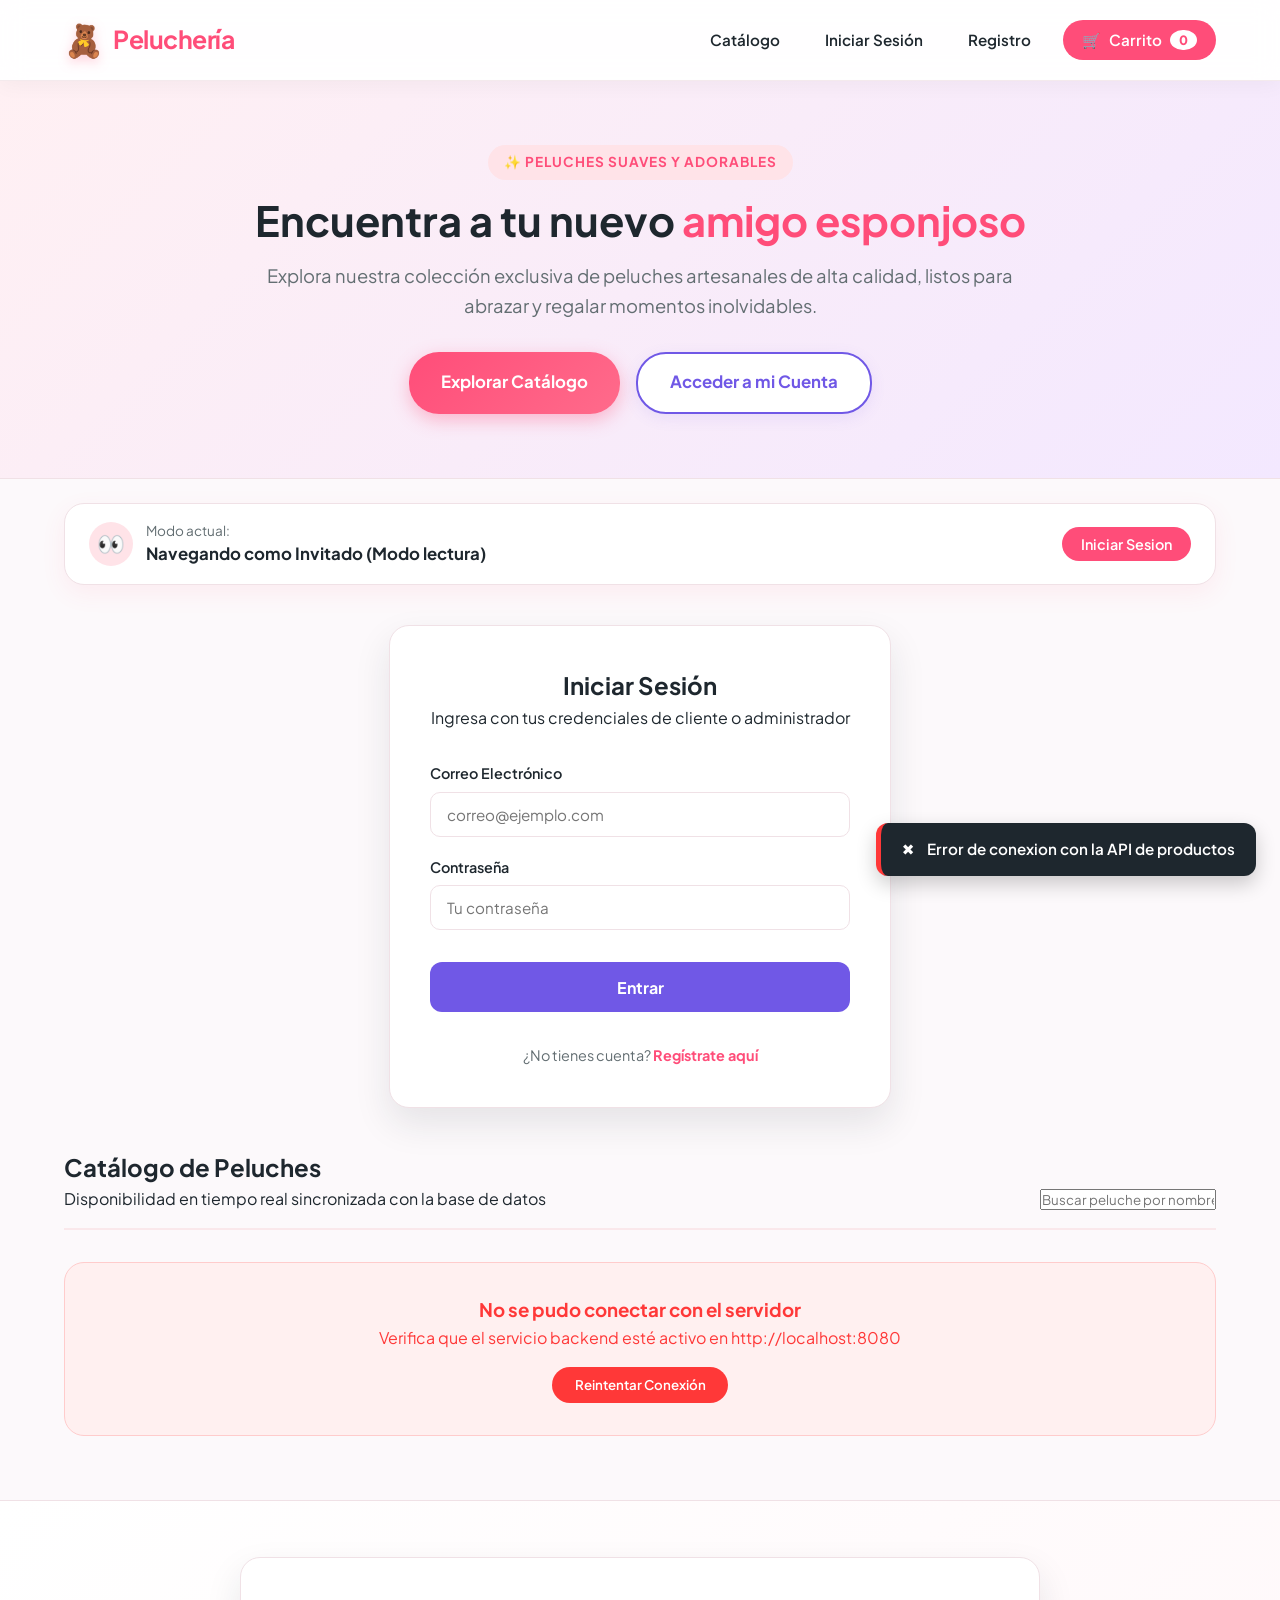
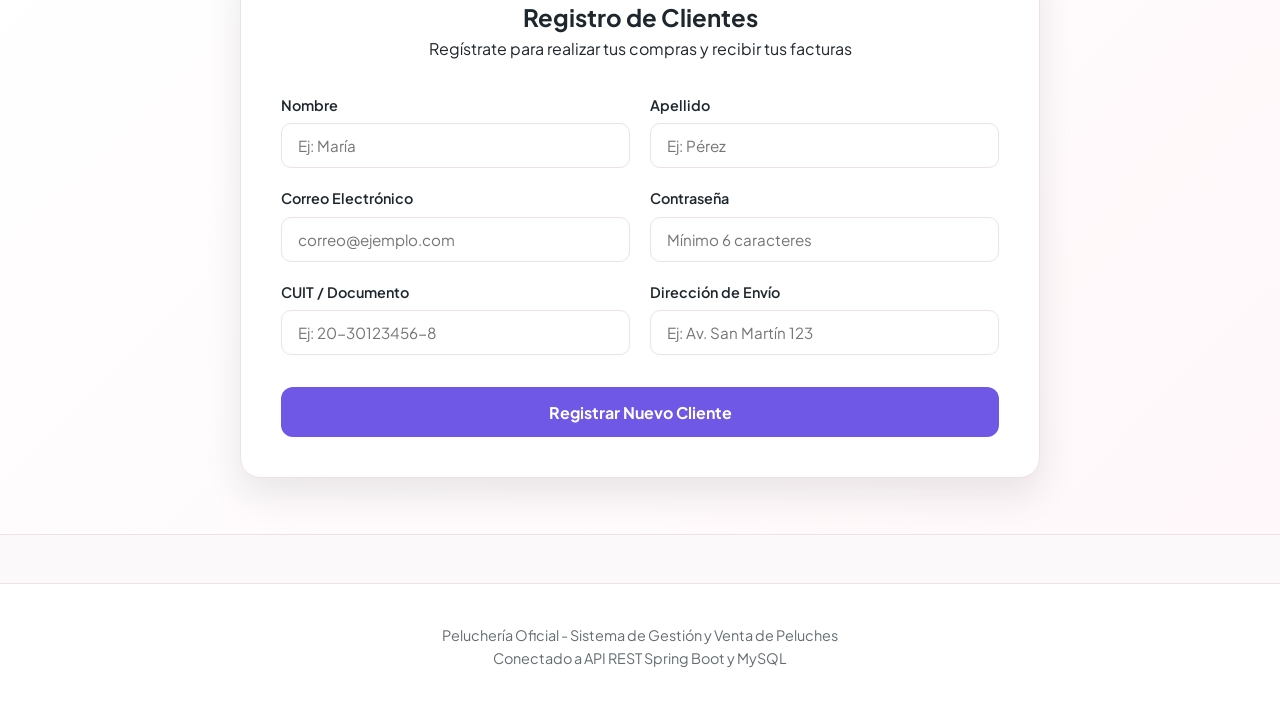
==== commit 3f4037bc: "Frontend Listo" ====
--- a/src/main/resources/static/html/index.html
+++ b/src/main/resources/static/html/index.html
@@ -43,34 +43,14 @@
   <main>
     <section class="seccion-portada" id="portada-destacada">
       <div class="contenido-portada">
-        <span class="insignia-portada">✨ Peluches Suaves y Gordos</span>
-        <h1 class="titulo-portada">Encuentra a tu nuevo <span class="titulo-destacado">amigo obeso</span></h1>
-        <p class="descripcion-portada">Explora nuestra colección exclusiva de peluches artesanales de alta calidad, listos para abrazar y regalarte kilos inolvidables.</p>
+        <span class="insignia-portada">✨ Peluches Suaves y Adorables</span>
+        <h1 class="titulo-portada">Encuentra a tu nuevo <span class="titulo-destacado">amigo esponjoso</span></h1>
+        <p class="descripcion-portada">Explora nuestra colección exclusiva de peluches artesanales de alta calidad, listos para abrazar y regalar momentos inolvidables.</p>
         <div class="acciones-portada">
           <a href="#seccion-catalogo" class="boton-accion-principal">Explorar Catálogo</a>
-          <a href="#seccion-carrusel" class="boton-accion-secundaria">Ver Destacados</a>
-        </div>
-      </div>
-    </section>
-
-    <section class="seccion-carrusel" id="seccion-carrusel">
-      <div class="contenedor-carrusel-encabezado">
-        <span class="insignia-destacados">⭐ Colección Especial</span>
-        <h2 class="titulo-seccion">Peluches Destacados de la Semana</h2>
-        <p class="subtitulo-seccion">Los compañeros más tiernos y preferidos por nuestra comunidad</p>
-      </div>
-
-      <div class="caja-carrusel-contenedor">
-        <button class="boton-control-carrusel boton-anterior" id="boton-carrusel-anterior" aria-label="Anterior">❮</button>
-        
-        <div class="pista-carrusel-envoltorio">
-          <div class="pista-carrusel" id="pista-carrusel"></div>
-        </div>
-
-        <button class="boton-control-carrusel boton-siguiente" id="boton-carrusel-siguiente" aria-label="Siguiente">❯</button>
-      </div>
-
-      <div class="indicadores-carrusel" id="indicadores-carrusel"></div>
+          <a href="#seccion-autenticacion" class="boton-accion-secundaria" id="boton-cta-sesion">Acceder a mi Cuenta</a>
+        </div>
+      </div>
     </section>
 
     <section class="seccion-barra-estado" id="seccion-barra-estado">
@@ -115,31 +95,10 @@
       <div class="cabecera-seccion">
         <div>
           <h2 class="titulo-seccion">Catálogo de Peluches</h2>
-          <p class="subtitulo-seccion">Disponibilidad en tiempo real</p>
-        </div>
-        <div class="barra-filtros-avanzada">
-          <input type="text" id="campo-busqueda" class="campo-busqueda" placeholder="Buscar por nombre...">
-          
-          <div class="filtro-orden-grupo">
-            <label for="selector-orden-precio" class="etiqueta-filtro-precio">Ordenar:</label>
-            <select id="selector-orden-precio" class="selector-filtro">
-              <option value="defecto">Predeterminado</option>
-              <option value="menor-mayor">Precio: Menor a Mayor</option>
-              <option value="mayor-menor">Precio: Mayor a Menor</option>
-            </select>
-          </div>
-
-          <div class="filtro-rango-grupo">
-            <label for="selector-rango-precio" class="etiqueta-filtro-precio">Rango:</label>
-            <select id="selector-rango-precio" class="selector-filtro">
-              <option value="todos">Todos los precios</option>
-              <option value="0-15000">Hasta $15.000</option>
-              <option value="15000-20000">$15.000 a $20.000</option>
-              <option value="20000-mas">Más de $20.000</option>
-            </select>
-          </div>
-
-          <button id="boton-limpiar-filtros" class="boton-limpiar-filtros" title="Restablecer filtros">Limpiar</button>
+          <p class="subtitulo-seccion">Disponibilidad en tiempo real sincronizada con la base de datos</p>
+        </div>
+        <div class="barra-filtros">
+          <input type="text" id="campo-busqueda" class="campo-busqueda" placeholder="Buscar peluche por nombre...">
         </div>
       </div>
 
@@ -203,7 +162,7 @@
       <div class="cabecera-seccion-admin">
         <div>
           <h2 class="titulo-seccion">Panel de Administración Oficial</h2>
-          <p class="subtitulo-seccion">Gestión exclusiva de catálogo, stock en MySQL e historial de facturas. Si no sos admin rajá.</p>
+          <p class="subtitulo-seccion">Gestión exclusiva de catálogo, stock en MySQL e historial de facturas</p>
         </div>
       </div>
 
@@ -267,6 +226,10 @@
             <div class="grupo-formulario">
               <label for="stock-nuevo-peluche" class="etiqueta-formulario">Stock Inicial</label>
               <input type="number" id="stock-nuevo-peluche" class="campo-formulario" min="1" placeholder="Ej: 20" required>
+            </div>
+            <div class="grupo-formulario">
+              <label for="url-nuevo-peluche" class="etiqueta-formulario">URL o Ruta de Imagen</label>
+              <input type="text" id="url-nuevo-peluche" class="campo-formulario" placeholder="Ej: /images/Oso.webp">
             </div>
             <div class="grupo-formulario" style="justify-content: flex-end;">
               <button type="submit" id="boton-guardar-nuevo-peluche" class="boton-registro" style="margin-top: 0;">Guardar en Base de Datos</button>
--- a/src/main/resources/static/css/styles.css
+++ b/src/main/resources/static/css/styles.css
@@ -465,9 +465,26 @@
 }
 
 .icono-carrusel {
-  font-size: 4.8rem;
+  display: flex;
+  align-items: center;
+  justify-content: center;
+  width: 100%;
+  height: 140px;
   margin: 1rem 0;
   filter: drop-shadow(0 6px 10px rgba(0, 0, 0, 0.08));
+}
+
+.imagen-carrusel {
+  max-width: 130px;
+  max-height: 130px;
+  width: auto;
+  height: auto;
+  object-fit: contain;
+  transition: transform 0.3s ease;
+}
+
+.tarjeta-carrusel:hover .imagen-carrusel {
+  transform: scale(1.08);
 }
 
 .nombre-carrusel {
@@ -747,11 +764,25 @@
   position: relative;
   font-size: 5.2rem;
   user-select: none;
+  overflow: hidden;
   transition: var(--transicion-rapida);
 }
 
 .tarjeta-producto:hover .contenedor-imagen-tarjeta {
   background: linear-gradient(135deg, #ffeef2 0%, #f0e6ff 100%);
+}
+
+.imagen-producto-tarjeta {
+  max-width: 80%;
+  max-height: 80%;
+  width: auto;
+  height: auto;
+  object-fit: contain;
+  transition: transform 0.35s cubic-bezier(0.34, 1.56, 0.64, 1);
+}
+
+.tarjeta-producto:hover .imagen-producto-tarjeta {
+  transform: scale(1.12) rotate(2deg);
 }
 
 .tarjeta-producto:hover .contenedor-imagen-tarjeta span:first-child {
@@ -1370,6 +1401,22 @@
   vertical-align: middle;
 }
 
+.miniatura-tabla-admin {
+  width: 40px;
+  height: 40px;
+  object-fit: contain;
+  border-radius: 8px;
+  background: #f8f9fa;
+  border: 1px solid var(--color-borde);
+  margin-right: 0.6rem;
+  vertical-align: middle;
+}
+
+.celda-producto-admin {
+  display: inline-flex;
+  align-items: center;
+}
+
 .tabla-admin tr:hover {
   background: #fffafb;
 }
